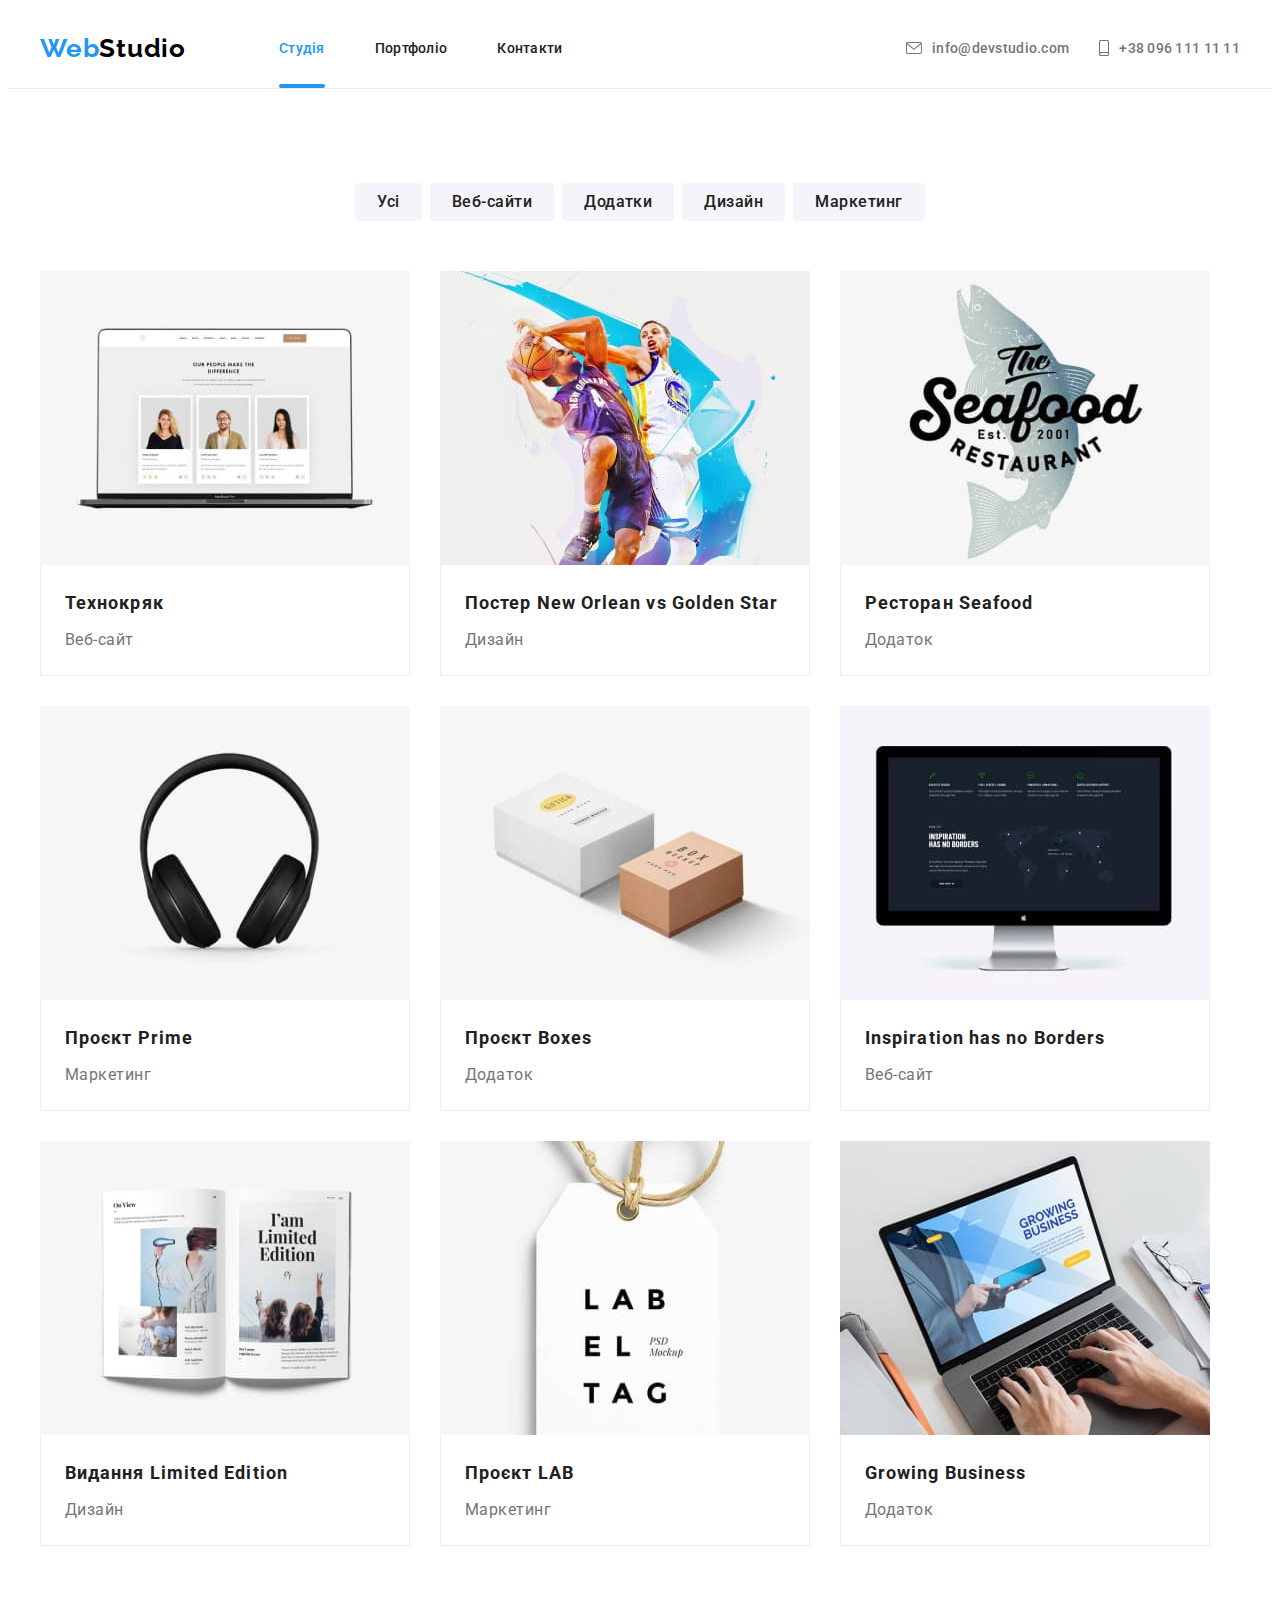
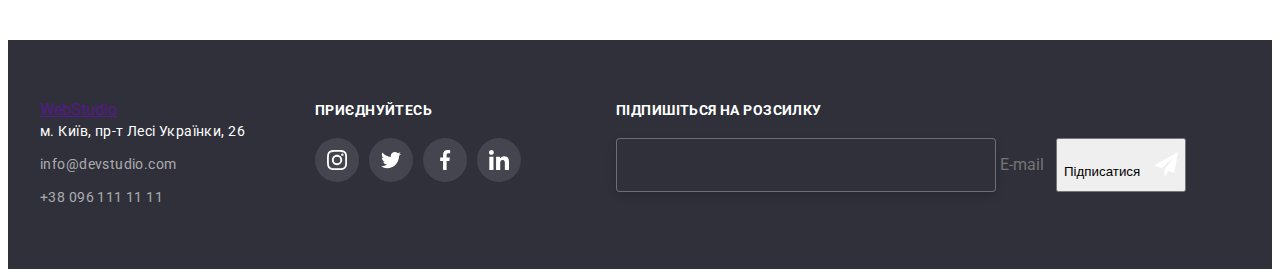
==== portfolio.html @ 1d1f6971 "fifth-commit" ====
<!DOCTYPE html>
<html lang="uk">
  <head>
    <meta charset="UTF-8" />
    <meta http-equiv="X-UA-Compatible" content="IE=edge" />
    <meta name="viewport" content="width=device-width, initial-scale=1.0" />
    <title>Студія</title>
    <!-- fonts -->
    <link rel="preconnect" href="https://fonts.googleapis.com" />
    <link rel="preconnect" href="https://fonts.gstatic.com" crossorigin />
    <link
      href="https://fonts.googleapis.com/css2?family=Raleway:wght@700&family=Roboto:wght@400;500;700;900&display=swap"
      rel="stylesheet"
    />
    <!-- modern-normalize -->
    <link
      rel="stylesheet"
      href="https://cdnjs.cloudflare.com/ajax/libs/modern-normalize/1.1.0/modern-normalize.min.css"
      integrity="sha512-wpPYUAdjBVSE4KJnH1VR1HeZfpl1ub8YT/NKx4PuQ5NmX2tKuGu6U/JRp5y+Y8XG2tV+wKQpNHVUX03MfMFn9Q=="
      crossorigin="anonymous"
      referrerpolicy="no-referrer"
    />
    <!-- styles -->
    <link rel="stylesheet" href="./css/styles.css" />
  </head>
  <!-- page -->

  <body class="page">
    <!-- header -->
    <header class="header">
      <div class="header__container container">
        <a class="header__logo logo" href="" lang="en">
          <span class="header__web">Web</span>Studio
        </a>
    
        <!-- main-navigation -->
        <nav class="nav">
          <ul class="nav__list list">
            <li class="nav__item">
              <a class="nav__link link nav__link--current" href="./index.html">Студія</a>
            </li>
            <li class="nav__item">
              <a class="nav__link link" href="./portfolio.html">Портфоліо</a>
            </li>
            <li class="nav__item">
              <a class="nav__link link" href="">Контакти</a>
            </li>
          </ul>
        </nav>
    
        <div class="header__group">
          <ul class="header-contacts list">
            <li class="header-contacts__item">
              <a class="header-contacts__link link" href="mailto:info@devstudio.com">
                <svg class="header-contacts__icon" width="16" height="12">
                  <use href="./image/icons.svg#envelope"></use>
                </svg>
                info@devstudio.com
              </a>
            </li>
    
            <li class="header-contacts__item">
              <a class="header-contacts__link link" href="tel:+380961111111">
                <svg class="header-contacts__icon" width="10" height="16">
                  <use href="./image/icons.svg#smartphone"></use>
                </svg>
                +38 096 111 11 11
              </a>
            </li>
          </ul>
        </div>
      </div>
    </header>
    <!--  portfolio page sections -->
    <main>
      <section class="section">
        <div class="container">
          <h1 class="visually-hidden">Наші пропозиції</h1>

          <ul class="button-list list">
            <li class="portfolio-button">
              <button class="button" type="button">Усі</button>
            </li>
            <li class="portfolio-button">
              <button class="button" type="button">Веб-сайти</button>
            </li>
            <li class="portfolio-button">
              <button class="button" type="button">Додатки</button>
            </li>
            <li class="portfolio-button">
              <button class="button" type="button">Дизайн</button>
            </li>
            <li class="portfolio-button">
              <button class="button" type="button">Маркетинг</button>
            </li>
          </ul>
          <!-- </div>

<div class="container projects-container"> -->
          <ul class="projects-list list">
            <li class="projects-item">
              <a class="projects-card" href="">
                <div class="card-description">
                  <img
                    src="./image/img-tehno.jpg"
                    alt="Наші працівники"
                    width="370"
                    height="294"
                  />
                  <div class="card-overlay">
                    <p class="card-overlay-text">
                      Ресурс пропонує комплексні пропозиції з різним рівнем
                      функціоналу та сервісів. Все це дозволить відвідувачу
                      отримати вичерпні відомості про компанію чи приватну
                      особу.
                    </p>
                  </div>
                </div>
                <div class="projects-text">
                  <h2 class="projests-title">Технокряк</h2>
                  <h3 class="projects-subtitle">Веб-сайт</h3>
                </div>
              </a>
            </li>

            <li class="projects-item">
              <a class="projects-card" href="">
                <div class="card-description">
                  <img
                    src="./image/img-newjrlean.jpg"
                    alt="Гра баскетболістів"
                    width="370"
                    height="294"
                  />
                  <div class="card-overlay">
                    <p class="card-overlay-text">
                      Ресурс пропонує комплексні пропозиції з різним рівнем
                      функціоналу та сервісів. Все це дозволить відвідувачу
                      отримати вичерпні відомості про компанію чи приватну
                      особу.
                    </p>
                  </div>
                </div>
                <div class="projects-text">
                  <h2 class="projests-title">
                    Постер <span lang="en">New Orlean vs Golden Star</span>
                  </h2>
                  <h3 class="projects-subtitle">Дизайн</h3>
                </div>
              </a>
            </li>

            <li class="projects-item">
              <a class="projects-card" href="">
                <div class="card-description">
                  <img
                    src="./image/img-seafood.jpg"
                    alt="Логотип рибного ресторану"
                    width="370"
                    height="294"
                  />
                  <div class="card-overlay">
                    <p class="card-overlay-text">
                      Ресурс пропонує комплексні пропозиції з різним рівнем
                      функціоналу та сервісів. Все це дозволить відвідувачу
                      отримати вичерпні відомості про компанію чи приватну
                      особу.
                    </p>
                  </div>
                </div>
                <div class="projects-text">
                  <h2 class="projests-title">
                    Ресторан <span lang="en">Seafood</span>
                  </h2>
                  <h3 class="projects-subtitle">Додаток</h3>
                </div>
              </a>
            </li>

            <li class="projects-item">
              <a class="projects-card" href="">
                <div class="card-description">
                  <img
                    src="./image/img-prime.jpg"
                    alt="Навушники"
                    width="370"
                    height="294"
                  />
                  <div class="card-overlay">
                    <p class="card-overlay-text">
                      Ресурс пропонує комплексні пропозиції з різним рівнем
                      функціоналу та сервісів. Все це дозволить відвідувачу
                      отримати вичерпні відомості про компанію чи приватну
                      особу.
                    </p>
                  </div>
                </div>
                <div class="projects-text">
                  <h2 class="projests-title">
                    Проєкт <span lang="en">Prime</span>
                  </h2>
                  <h3 class="projects-subtitle">Маркетинг</h3>
                </div>
              </a>
            </li>

            <li class="projects-item">
              <a class="projects-card" href="">
                <div class="card-description">
                  <img
                    src="./image/img-boxes.jpg"
                    alt="Дві коробки, біла та з дерева"
                    width="370"
                    height="294"
                  />
                  <div class="card-overlay">
                    <p class="card-overlay-text">
                      Ресурс пропонує комплексні пропозиції з різним рівнем
                      функціоналу та сервісів. Все це дозволить відвідувачу
                      отримати вичерпні відомості про компанію чи приватну
                      особу.
                    </p>
                  </div>
                </div>
                <div class="projects-text">
                  <h2 class="projests-title">
                    Проєкт <span lang="en">Boxes</span>
                  </h2>
                  <h3 class="projects-subtitle">Додаток</h3>
                </div>
              </a>
            </li>

            <li class="projects-item">
              <a class="projects-card" href="">
                <div class="card-description">
                  <img
                    src="./image/img-inspiration.jpg"
                    alt="Монітор комп'ютера"
                    width="370"
                    height="294"
                  />
                  <div class="card-overlay">
                    <p class="card-overlay-text">
                      Ресурс пропонує комплексні пропозиції з різним рівнем
                      функціоналу та сервісів. Все це дозволить відвідувачу
                      отримати вичерпні відомості про компанію чи приватну
                      особу.
                    </p>
                  </div>
                </div>
                <div class="projects-text">
                  <h2 class="projests-title" lang="en">
                    Inspiration has no Borders
                  </h2>
                  <h3 class="projects-subtitle">Веб-сайт</h3>
                </div>
              </a>
            </li>

            <li class="projects-item">
              <a class="projects-card" href="">
                <div class="card-description">
                  <img
                    src="./image/img-limited.jpg"
                    alt="Сторінка з журналу"
                    width="370"
                    height="294"
                  />
                  <div class="card-overlay">
                    <p class="card-overlay-text">
                      Ресурс пропонує комплексні пропозиції з різним рівнем
                      функціоналу та сервісів. Все це дозволить відвідувачу
                      отримати вичерпні відомості про компанію чи приватну
                      особу.
                    </p>
                  </div>
                </div>
                <div class="projects-text">
                  <h2 class="projests-title">
                    Видання <span lang="en">Limited Edition</span>
                  </h2>
                  <h3 class="projects-subtitle">Дизайн</h3>
                </div>
              </a>
            </li>

            <li class="projects-item">
              <a class="projects-card" href="">
                <div class="card-description">
                  <img
                    src="./image/img-lab.jpg"
                    alt="Етикетка з проектом лаб"
                    width="370"
                    height="294"
                  />
                  <div class="card-overlay">
                    <p class="card-overlay-text">
                      Ресурс пропонує комплексні пропозиції з різним рівнем
                      функціоналу та сервісів. Все це дозволить відвідувачу
                      отримати вичерпні відомості про компанію чи приватну
                      особу.
                    </p>
                  </div>
                </div>
                <div class="projects-text">
                  <h2 class="projests-title">
                    Проєкт <span lang="en">LAB</span>
                  </h2>
                  <h3 class="projects-subtitle">Маркетинг</h3>
                </div>
              </a>
            </li>

            <li class="projects-item">
              <a class="projects-card" href="">
                <div class="card-description">
                  <img
                    src="./image/img-growing.jpg"
                    alt="Людина друкує на ноутбуці"
                    width="370"
                    height="294"
                  />
                  <div class="card-overlay">
                    <p class="card-overlay-text">
                      Ресурс пропонує комплексні пропозиції з різним рівнем
                      функціоналу та сервісів. Все це дозволить відвідувачу
                      отримати вичерпні відомості про компанію чи приватну
                      особу.
                    </p>
                  </div>
                </div>
                <div class="projects-text">
                  <h2 class="projests-title" lang="en">Growing Business</h2>
                  <h3 class="projects-subtitle">Додаток</h3>
                </div>
              </a>
            </li>
          </ul>
        </div>
      </section>
    </main>

    <!-- footer -->
    <footer class="footer">
      <div class="container footer-container">
        <div class="footer-addres-section">
          <a class="footer-logo" href="" lang="en">
            <span class="footer-web">Web</span>Studio
          </a>
          <address class="addres">
            <p class="addres-text">м. Київ, пр-т Лесі Українки, 26</p>
            <ul class="list">
              <li class="footer-mail">
                <a class="footer-contacts link" href="mailto:info@devstudio.com">info@devstudio.com</a>
              </li>
              <li>
                <a class="footer-contacts link" href="tel:+380961111111">+38 096 111 11 11</a>
              </li>
            </ul>
          </address>
        </div>
    
        <div class="footer-socials-section">
          <p class="footer-title">приєднуйтесь</p>
          <ul class="footer-socials list">
            <li class="footer-socials-item">
              <a class="footer-socials-link link" href="https://instagram.com" aria-label="Instagram" target="_blank"
                rel="noopener noreferrer">
                <svg class="footer-socials-icon" width="20" height="20">
                  <use href="./image/icons.svg#instagram"></use>
                </svg>
              </a>
            </li>
    
            <li class="footer-socials-item">
              <a class="footer-socials-link link" href="https://twitter.com" aria-label="Twitter" target="_blank"
                rel="noopener noreferrer">
                <svg class="footer-socials-icon" width="20" height="20">
                  <use href="./image/icons.svg#twitter"></use>
                </svg>
              </a>
            </li>
    
            <li class="footer-socials-item">
              <a class="footer-socials-link link" href="https://facebook.com" aria-label="Facebook" target="_blank"
                rel="noopener noreferrer">
                <svg class="footer-socials-icon" width="20" height="20">
                  <use href="./image/icons.svg#facebook"></use>
                </svg>
              </a>
            </li>
    
            <li class="footer-socials-item">
              <a class="footer-socials-link link" href="https://linkedin.com" aria-label="Linkedin" target="_blank"
                rel="noopener noreferrer">
                <svg class="footer-socials-icon" width="20" height="20">
                  <use href="./image/icons.svg#linkedin"></use>
                </svg>
              </a>
            </li>
          </ul>
        </div>
    
        <div class="footer-mailing">
          <p class="footer-title">Підпишіться на розсилку</p>
    
          <form class="footer-form">
            <div class="footer-form-item">
              <input class="footer-form-field" type="email" name="email" id="footer-email" />
              <label class="footer-form-email" for="footer-email">E-mail</label>
            </div>
    
            <button class="footer-form-btn" type="submit">
              Підписатися
              <svg class="icon-send" width="24" height="24">
                <use href="./image/icons.svg#icon-send"></use>
              </svg>
            </button>
          </form>
        </div>
      </div>
    </footer>
  </body>
</html>
---- css/styles.css ----
:root {
  /* fonts */
  --main-font: Roboto, sans-serif;
  --secondary-font: Raleway, sans-serif;

  /* text colors*/
  --main-text-color: #757575;
  --title-text-color: #212121;
  --accent-text-color: #2196f3;
  --light-text-color: #ffffff;
  --black-text-color: #000000;

  /* background colors */
  --background-color: #f5f5f5;
  --secondary-background-color: #f5f4fa;
  --accent-background-color: #2196f3;
  --dark-fill-color: #2f303a;
  --light-fill-color: #ffffff;
  --light-border-color: #eeeeee;
  --img-background-color: #c4c4c4;
  --icon-light-color: #afb1b8;
  --icon-grey-color: #757575;
  --icon-white-color: #ffffff;

  /* animation */
  --anim-hover: 250ms cubic-bezier(0.4, 0, 0.2, 1);
}

/* base styles */
.page {
  font-family: var(--main-font);
  background-color: var(--main-background-color);
  color: var(--main-text-color);
}

/* reset */
h1,
h2,
h3,
p {
  margin: 0;
}

img {
  display: block;
  max-width: 100%;
  height: auto;
}
.link {
  text-decoration: none;
  color: currentColor;
}

.list {
  list-style: none;
  margin: 0;
  padding: 0;
}
.container {
  width: 1200px;
  margin-left: auto;
  margin-right: auto;
  padding-right: 15px;
  padding-left: 15px;
}

.logo {
  display: block;
  font-family: var(--secondary-font);
  font-weight: 700;
  font-size: 26px;
  line-height: calc(31 / 26);
  letter-spacing: 0.03em;
  text-decoration: none;
}

.btn {
  width: 200px;
  min-height: 50px;
  padding-top: 10px;
  padding-bottom: 10px;
  margin-right: auto;
  margin-left: auto;
  font-family: inherit;
  font-weight: 700;
  font-size: 16px;
  line-height: calc(30 / 16);
  letter-spacing: 0.06em;
  text-align: center;
  color: var(--light-text-color);
  background-color: var(--accent-background-color);
  cursor: pointer;
  box-shadow: 0px 4px 4px rgba(0, 0, 0, 0.15);
  border: none;
  border-radius: 4px;
}

.visually-hidden {
  position: absolute;
  width: 1px;
  height: 1px;
  margin: -1px;
  border: 0;
  padding: 0;
  white-space: nowrap;
  clip-path: inset(100%);
  clip: rect(0 0 0 0);
  overflow: hidden;
}

/* header styles */

.header {
  background-color: var(--light-fill-color);
  border-bottom: 1px solid #ececec;
}

.header__container {
  display: flex;
  align-items: center;
}

.header__logo {
  margin-right: 93px;
  color: var(--black-text-color);
}

.header__web {
  color: var(--accent-text-color);
}

/* navigation */

.nav {
  display: flex;
  align-items: center;
}

.nav__list {
  display: flex;
  align-items: center;
  justify-content: center;
  gap: 50px;
}

.nav__link {
  display: block;
  padding-top: 32px;
  padding-bottom: 32px;
  font-weight: 500;
  font-size: 14px;
  line-height: calc(16 / 14);
  letter-spacing: 0.02em;
  color: var(--title-text-color);
  transition: color var(--anim-hover);
}

.nav__link--current {
  color: var(--accent-text-color);
  position: relative;
}

.nav__link--current::after {
  content: "";
  position: absolute;
  display: block;
  width: 100%;
  height: 4px;
  left: 0;
  bottom: 0;
  background-color: var(--accent-background-color);
  border-radius: 2px;
}

.nav__link:hover,
.nav__link:hover{
  color: var(--accent-text-color);
}

/* header-contacts */
.header__group {
  margin-left: auto;
}

.header-contacts {
  gap: 30px;
  display: flex;
  align-items: center;
  justify-content: center;
  font-weight: 500;
  font-size: 14px;
  line-height: calc(16 / 14);
  letter-spacing: 0.02em;
  color: var(--title-text-color);
}

.header-contacts__item {
  color: var(--main-text-color);
}

.header-contacts__link {
  display: flex;
  align-items: center;
  padding-top: 32px;
  padding-bottom: 32px;
  transition: color var(--anim-hover);
}

.header-contacts__link:hover,
.header-contacts__link:focus {
  color: var(--accent-text-color);
}

.header-contacts__icon {
  margin-right: 10px;
  fill: var(--icon-grey-color);
  transition: fill var(--anim-hover);
}

.header-contacts__link:hover .header-contacts__icon,
.header-contacts__link:focus .header-contacts__icon {
  fill: var(--accent-background-color);
}

/* Studio page styles */
/*  hero section styles */
.hero {
  max-width: 1600px;
  margin-right: auto;
  margin-left: auto;
  background-color: var(--img-background-color);
  background-image: url(../image/hero-bg-overlay-1.webp),
    url(../image/hero-bg.jpg);
  background-position: center;
  background-repeat: no-repeat;
  background-size: cover;
}

.hero__container {
  padding-top: 200px;
  padding-bottom: 200px;
}
.hero__title {
  width: 696px;
  margin-right: auto;
  margin-left: auto;
  margin-bottom: 30px;
  font-weight: 900;
  font-size: 44px;
  line-height: calc(60 / 44);
  text-align: center;
  letter-spacing: 0.06em;
  text-transform: uppercase;
  color: var(--light-text-color);
}

.hero__btn {
  display: flex;
  align-items: center;
  justify-content: center;
}



/* modal window */

.backdrop {
  position: fixed;
  top: 0;
  left: 0;
  z-index: 1000;
  width: 100%;
  height: 100%;
  background-color: rgba(0, 0, 0, 0.2);
  transition: opacity var(--anim-hover), visibility var(--anim-hover);
}

.backdrop.is-hidden {
  opacity: 0;
  pointer-events: none;
  visibility: hidden;
}

.modal {
  position: absolute;
  min-width: 530px;
  min-height: 580px;
  top: 50%;
  left: 50%;
  transform: translate(-50%, -50%);
  background-color: var(--light-fill-color);
  border: none;
  border-radius: 4px;
  box-shadow: 0px 1px 3px rgba(0, 0, 0, 0.12), 0px 1px 1px rgba(0, 0, 0, 0.14),
    0px 2px 1px rgba(0, 0, 0, 0.2);
}

.modal__btn {
  position: absolute;
  display: flex;
  align-items: center;
  justify-content: center;
  cursor: pointer;
  width: 30px;
  height: 30px;
  top: 8px;
  right: 8px;
  padding: 0;
  border-radius: 50%;
  background-color: var(--light-fill-color);
  border: 1px solid rgba(0, 0, 0, 0.1);
}

.modal__btn:hover,
.modal__btn:focus {
  fill: var(--accent-background-color);
}

/* modal-window-form */
.register-form {
  padding-left: 41px;
  padding-right: 39px;
  padding-top: 40px;
  padding-bottom: 40px;
}

.register-form__name {
  display: block;
  margin-bottom: 12px;
  font-weight: 700;
  font-size: 20px;
  line-height: calc(23 / 20);
  text-align: center;
  letter-spacing: 0.03em;
  color: var(--title-text-color);
}

.register-form__field {
  position: relative;
  display: flex;
  flex-direction: column;
  margin-bottom: 10px;
}

.register-form__input {
  width: 450px;
  height: 40px;
  padding-left: 42px;
  background: var(--light-fill-color);
  border: 1px solid rgba(33, 33, 33, 0.2);
  border-radius: 4px;
  transition: fill var(--anim-hover);
}

.register-form__input:focus {
  border-color: var(--accent-background-color);
  outline: var(--accent-background-color);
  transition: border-color var(--anim-hover);
}

.register-form__label {
  display: block;
  margin-bottom: 4px;
  font-size: 12px;
  line-height: calc(14 / 12);
  letter-spacing: 0.01em;
  color: var(--main-text-color);
}

.register-form__icon {
  position: absolute;
  top: 11px;
  left: 12px;
  transform: translateY(100%);
}

.register-form__input:focus + .register-form__icon {
  fill: var(--accent-background-color);
  transition: border-color var(--anim-hover);
}

.register-form__field {
  position: relative;
  display: flex;
  flex-direction: column;
  margin-bottom: 10px;
}

.register-form__message {
  position: relative;
  display: flex;
  flex-direction: column;
  margin-bottom: 20px;
}

.register-form__message textarea {
  resize: none;
  min-height: 120px;
  padding-top: 12px;
  padding-bottom: 12px;
  padding-left: 16px;
  padding-right: 16px;
}

.register-form__message textarea::placeholder {
  color: rgba(117, 117, 117, 0.5);
  font-size: 12px;
  line-height: calc(14 / 12);
  letter-spacing: 0.01em;
}

.form-agreement {
  display: flex;
  align-items: center;
  justify-content: center;
  gap: 7px;
  margin-bottom: 30px;
}

.register-form__agreement-label {
  font-size: 14px;
  line-height: calc(24 / 14);
  letter-spacing: 0.03em;
  color: var(--main-text-color);
  user-select: none;
}

.form-agreement__link {
  color: var(--accent-text-color);
  text-decoration: underline;
}

.form-agreement__icons {
  position: relative;
  display: flex;
  align-items: center;
  justify-content: center;
}
.form-agreement__unchecked {
  opacity: 1;
  width: 16px;
  height: 15px;
  border: 2px solid #212121;
  background-color: #ffffff;
  /* box-shadow: 0px 1px 3px rgba(0, 0, 0, 0.12), 0px 1px 1px rgba(0, 0, 0, 0.14), 0px 2px 1px rgba(0, 0, 0, 0.2); */
  border-radius: 2px;
  transition: opacity var(--anim-hover);
}

.form-agreement__checked {
  position: absolute;
  top: 0;
  left: 0;
  opacity: 0;
  background-color: #2196f3;
  border-radius: 2px;
  transition: opacity var(--anim-hover);
}

.form-agreement__checkbox:checked + .form-agreement__icons .form-agreement__checked {
  opacity: 1;
}

.form-agreement__checkbox:checked + .form-agreement__icons .form-agreement__unchecked {
  opacity: 0;
}

.register-form__btn {
  display: block;
}

/* section feature styles */

.section {
  padding-top: 94px;
  padding-bottom: 94px;
}

.feature-title {
  margin-bottom: 10px;
  font-size: 14px;
  line-height: calc(16 / 14);
  letter-spacing: 0.03em;
  text-transform: uppercase;
  color: var(--title-text-color);
}

.feature-subtitle {
  font-size: 14px;
  line-height: calc(24 / 14);
  letter-spacing: 0.03em;
}

.feature-list {
  display: flex;
}

.feature-icons {
  height: 120px;
  margin-bottom: 30px;
  background-color: var(--secondary-background-color);
  border-radius: 4px;
  display: flex;
  align-items: center;
  justify-content: center;
}

.feature-list > .feature-item:not(:last-child) {
  margin-right: 30px;
}
/* doings section styles */

.doings {
  padding-top: 0;
}
.doings-title {
  margin-bottom: 50px;
  font-size: 36px;
  line-height: calc(42 / 36);
  text-align: center;
  letter-spacing: 0.03em;
  color: var(--title-text-color);
}

.doings-list {
  display: flex;
}

.doings-list > .doings-item:not(:last-child) {
  margin-right: 30px;
}

.doings-item {
  position: relative;
}
.doings-overlay {
  position: absolute;
  right: 0;
  bottom: 0;
  width: 100%;
  height: 70px;
  display: flex;
  align-items: center;
  justify-content: center;
  background-color: rgba(47, 48, 58, 0.8);
}

.doings-overlay-text {
  font-weight: 700;
  font-size: 14px;
  line-height: calc(16 / 14);
  text-align: center;
  letter-spacing: 0.03em;
  text-transform: uppercase;
  color: var(--light-text-color);
}

/* team section styles */

.team {
  background-color: var(--secondary-background-color);
}

.team-list {
  display: flex;
  gap: 30px;
}

.team-content {
  box-shadow: 0px 1px 3px rgba(0, 0, 0, 0.12), 0px 1px 1px rgba(0, 0, 0, 0.14),
    0px 2px 1px rgba(0, 0, 0, 0.2);
  border-radius: 0px 0px 4px 4px;
}

.team-title {
  margin-bottom: 50px;
  font-weight: 700;
  font-size: 36px;
  line-height: 42px;
  text-align: center;
  letter-spacing: 0.03em;
  color: var(--title-text-color);
}

.team-card {
  max-width: 270px;
  padding-top: 30px;
  padding-bottom: 30px;
  background-color: var(--light-fill-color);
}
.team-list-title {
  margin-bottom: 10px;
  font-weight: 500;
  font-size: 16px;
  text-align: center;
  line-height: calc(19 / 16);
  letter-spacing: 0.03em;
  color: var(--title-text-color);
}

.team-list-subtitle {
  margin-bottom: 16px;
  font-size: 16px;
  line-height: 19px;
  text-align: center;
  letter-spacing: 0.03em;
  color: var(--main-text-color);
}

/* social-links */

.socials {
  display: flex;
  gap: 10px;
  justify-content: center;
}

.socials-link {
  display: flex;
  width: 44px;
  height: 44px;
  align-items: center;
  justify-content: center;
  background-color: var(--light-fill-color);
  border-radius: 50%;
  transition: fill var(--anim-hover), background-color var(--anim-hover);
}

.socials-icon {
  fill: var(--icon-light-color);
}

.socials-link:hover,
.socials-link:focus {
  background-color: var(--accent-background-color);
}
.socials-link:hover .socials-icon,
.socials-link:focus .socials-icon {
  fill: var(--light-fill-color);
}

/* clients section styles */

.clients-title {
  margin-bottom: 50px;
  font-weight: 700;
  font-size: 36px;
  line-height: 42px;
  text-align: center;
  letter-spacing: 0.03em;
  color: var(--title-text-color);
}

.clients-list {
  display: flex;
  gap: 30px;
  justify-content: center;
}

.clients-link {
  display: flex;
  width: 170px;
  height: 92px;
  align-items: center;
  justify-content: center;
  background-color: var(--light-fill-color);
  border: 1px solid var(--icon-light-color);
  border-radius: 4px;
  transition: border-color var(--anim-hover);
}

.clients-icon {
  fill: var(--icon-light-color);
  transition: fill var(--anim-hover);
}

.clients-link:hover,
.clients-link:focus {
  border-color: var(--accent-background-color);
}

.clients-link:hover .clients-icon,
.clients-link:focus .clients-icon {
  fill: var(--accent-background-color);
}
/* Portfolio page styles */

/* buttons style */
.button-container {
  padding-bottom: 50px;
}
.button-list {
  display: flex;
  justify-content: center;
  margin-bottom: 50px;
}

.button-list .portfolio-button:not(:last-child) {
  margin-right: 8px;
}

.button-list .button {
  padding-top: 6px;
  padding-bottom: 6px;
  padding-right: 22px;
  padding-left: 22px;
  border: 0;
  font-family: inherit;
  font-weight: 500;
  font-size: 16px;
  line-height: calc(26 / 16);
  letter-spacing: 0.03em;
  text-align: center;
  color: var(--title-text-color);
  background-color: var(--secondary-background-color);
  cursor: pointer;
  border-radius: 4px;
  transition: color var(--anim-hover), background-color var(--anim-hover),
    box-shadow var(--anim-hover);
}

.list .button:hover,
.list .button:focus {
  background-color: var(--accent-background-color);
  color: var(--light-text-color);
  box-shadow: 0px 4px 4px rgba(0, 0, 0, 0.25);
}

/* project-cards style */

.projects-list {
  display: flex;
  gap: 30px;
  flex-wrap: wrap;
}

.projests-title {
  margin-bottom: 4px;
  font-size: 18px;
  line-height: calc(36 / 18);
  letter-spacing: 0.06em;
  color: var(--title-text-color);
}

.projects-subtitle {
  font-weight: 400;
  font-size: 16px;
  line-height: calc(30 / 16);
  letter-spacing: 0.03em;
  color: var(--main-text-color);
}
.projects-text {
  padding-top: 20px;
  padding-bottom: 20px;
  padding-right: 24px;
  padding-left: 24px;
  border-right: 1px solid #eeeeee;
  border-bottom: 1px solid #eeeeee;
  border-left: 1px solid #eeeeee;
}

.projects-card {
  display: block;
  text-decoration: none;
  transition: box-shadow var(--anim-hover);
}

.projects-card:hover,
.projects-card:focus {
  box-shadow: 0px 1px 1px rgba(0, 0, 0, 0.12), 0px 4px 4px rgba(0, 0, 0, 0.06),
    1px 4px 6px rgba(0, 0, 0, 0.16);
}

.card-description {
  position: relative;
  overflow: hidden;
}

.card-overlay {
  position: absolute;
  top: 0;
  left: 0;
  transform: translateY(100%);
  display: flex;
  align-items: center;
  justify-content: center;
  width: 100%;
  height: 100%;
  padding-top: 63px;
  padding-bottom: 63px;
  padding-left: 24px;
  padding-right: 24px;
  background-color: rgba(33, 150, 243, 0.9);
  transition: transform var(--anim-hover);
}

.projects-item:hover .card-overlay {
  transform: translateY(0);
}

.card-overlay-text {
  font-size: 18px;
  line-height: calc(28 / 18);
  letter-spacing: 0.03em;
  color: var(--light-text-color);
}

/* footer styles */

.footer-container {
  display: flex;
  align-items: baseline;
}

.footer {
  padding-top: 60px;
  padding-bottom: 60px;
  background-color: var(--dark-fill-color);
}

.footer-socials-section {
  margin-left: 70px;
}

.footer__logo {
  margin-bottom: 20px;
  color: var(--light-fill-color);
}

.footer__web {
  color: var(--accent-text-color);
}

.addres {
  font-size: 14px;
  line-height: calc(24 / 14);
  letter-spacing: 0.03em;
  font-style: normal;
}
.addres-text {
  color: var(--light-text-color);
  padding-bottom: 9px;
}

.footer-contacts {
  display: block;
  color: rgba(255, 255, 255, 0.6);
  transition: color var(--anim-hover);
}

.footer-mail {
  margin-bottom: 9px;
}

.addres .link:hover,
.addres .link:focus {
  color: var(--accent-text-color);
}

.footer-title {
  margin-bottom: 20px;
  font-weight: 700;
  font-size: 14px;
  line-height: calc(16 / 14);
  letter-spacing: 0.03em;
  text-transform: uppercase;
  color: var(--light-text-color);
}

.footer-socials {
  display: flex;
  gap: 10px;
}

.footer-socials-link {
  display: flex;
  width: 44px;
  height: 44px;
  align-items: center;
  justify-content: center;
  background-color: rgba(255, 255, 255, 0.1);
  border-radius: 50%;
  transition: background-color var(--anim-hover);
}

.footer-socials-icon {
  fill: var(--light-fill-color);
}

.footer-socials-link:hover,
.footer-socials-link:focus {
  background-color: var(--accent-background-color);
}

.footer-form {
  display: flex;
  gap: 12px;
}

.footer-mailing {
  margin-left: 95px;
  margin-right: auto;
}

.footer-form-field {
  width: 360px;
  min-height: 50px;
  border: 1px solid rgba(255, 255, 255, 0.3);
  filter: drop-shadow(0px 4px 4px rgba(0, 0, 0, 0.15));
  border-radius: 4px;
  background-color: var(--dark-fill-color);
  padding-left: 16px;
  color: var(--light-text-color);
}

.footer-form-field::placeholder {
  font-size: 16px;
  line-height: calc(20 / 16);
  letter-spacing: 0.03em;
  color: rgba(255, 255, 255, 0.6);
}

.footer-form__btn {
  display: flex;
  align-items: center;
  justify-content: center;
}

.icon-send {
  fill: var(--icon-white-color);
  margin-left: 10px;
}
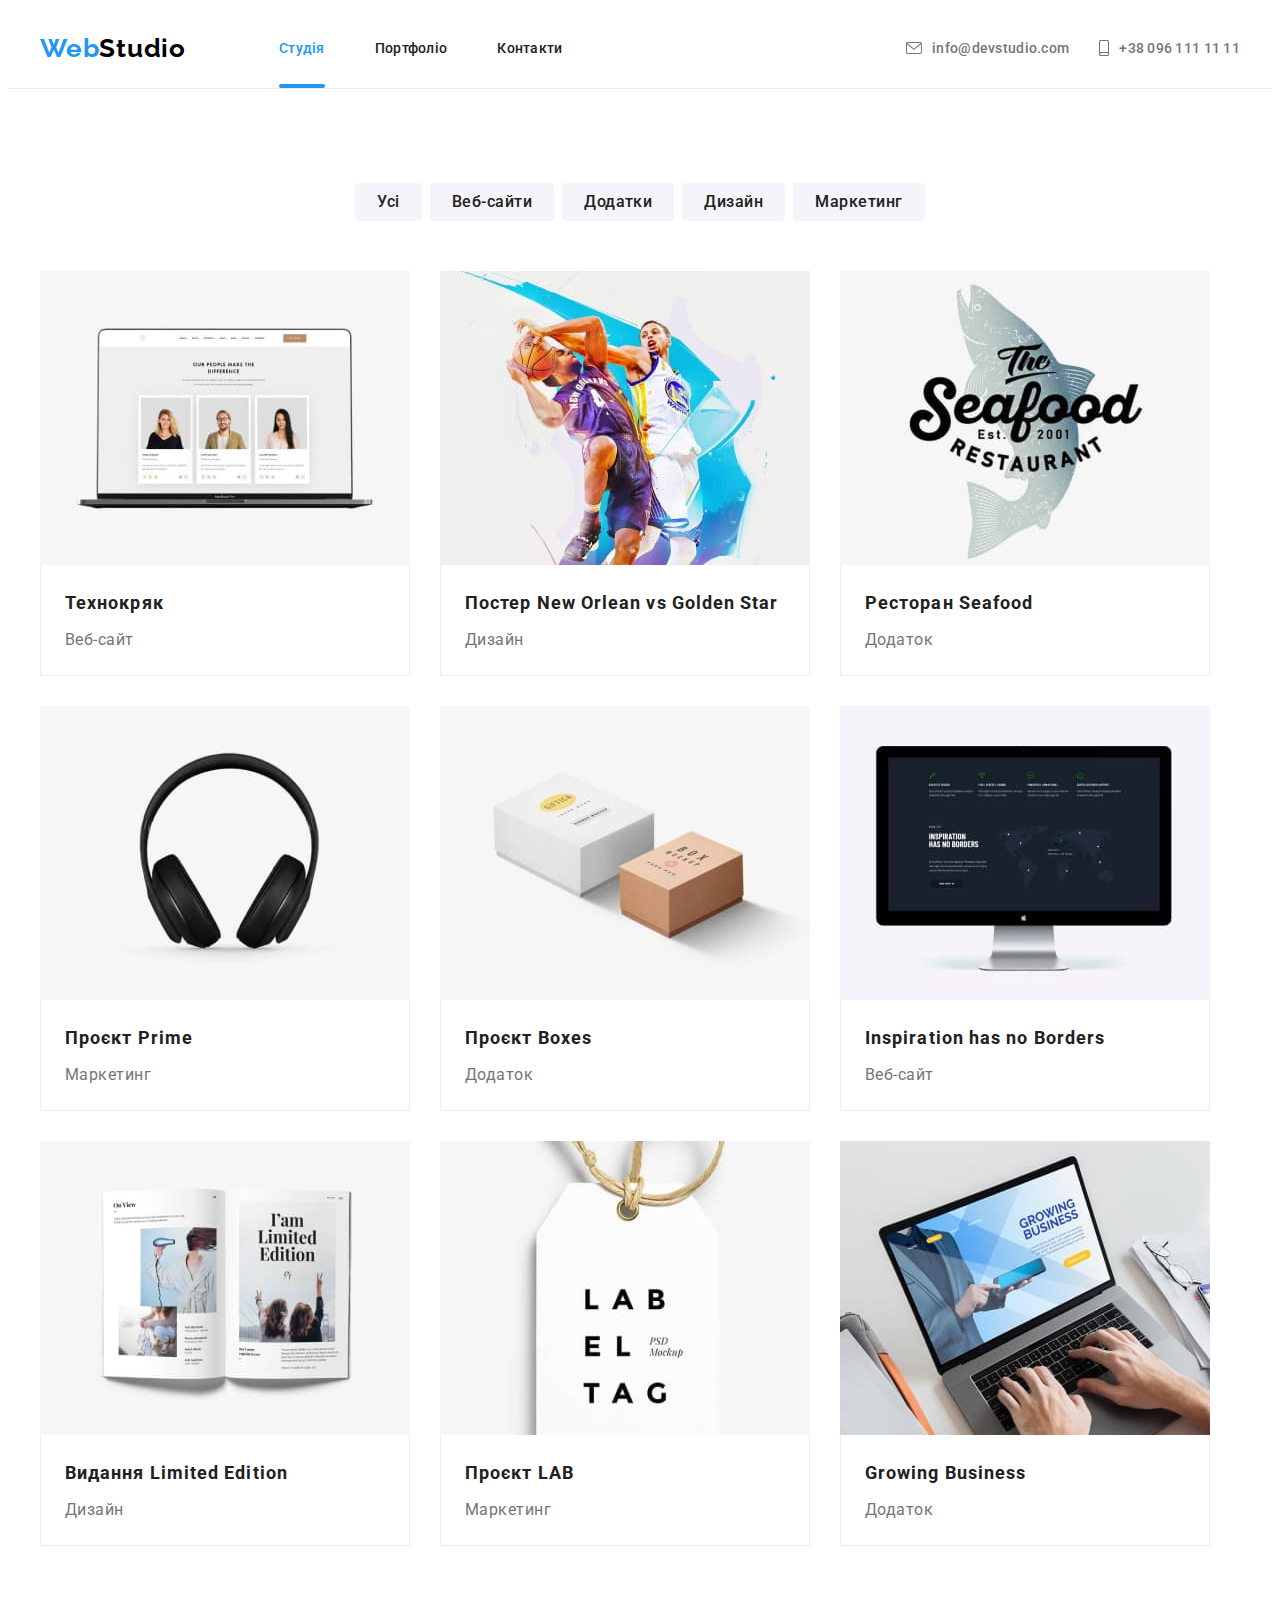
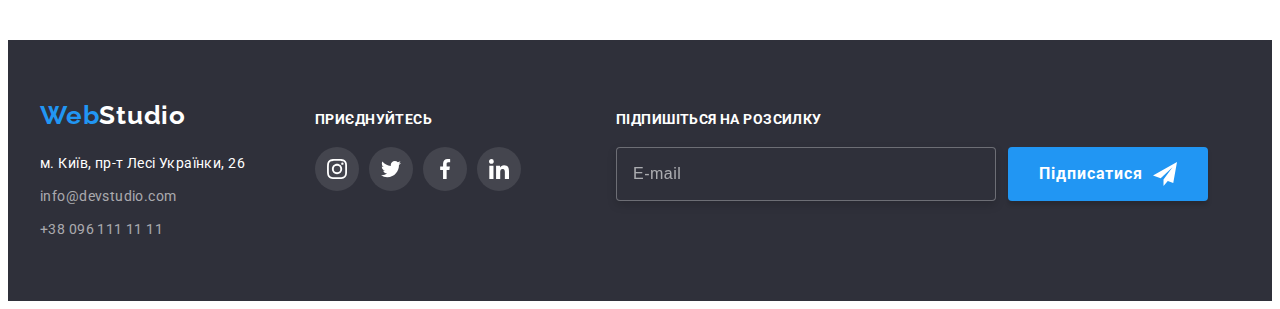
==== commit 10e59ba8: "nineth-commit" ====
--- a/portfolio.html
+++ b/portfolio.html
@@ -343,58 +343,58 @@
 
     <!-- footer -->
     <footer class="footer">
-      <div class="container footer-container">
-        <div class="footer-addres-section">
-          <a class="footer-logo" href="" lang="en">
-            <span class="footer-web">Web</span>Studio
+      <div class="footer__container container ">
+        <div>
+          <a class="footer__logo logo " href="" lang="en">
+            <span class="footer__web">Web</span>Studio
           </a>
           <address class="addres">
-            <p class="addres-text">м. Київ, пр-т Лесі Українки, 26</p>
+            <p class="addres__text">м. Київ, пр-т Лесі Українки, 26</p>
             <ul class="list">
-              <li class="footer-mail">
-                <a class="footer-contacts link" href="mailto:info@devstudio.com">info@devstudio.com</a>
+              <li class="footer__contacts">
+                <a class="footer__link link" href="mailto:info@devstudio.com">info@devstudio.com</a>
               </li>
               <li>
-                <a class="footer-contacts link" href="tel:+380961111111">+38 096 111 11 11</a>
+                <a class="footer__link link" href="tel:+380961111111">+38 096 111 11 11</a>
               </li>
             </ul>
           </address>
         </div>
     
-        <div class="footer-socials-section">
-          <p class="footer-title">приєднуйтесь</p>
-          <ul class="footer-socials list">
-            <li class="footer-socials-item">
-              <a class="footer-socials-link link" href="https://instagram.com" aria-label="Instagram" target="_blank"
+        <div class="footer-socials">
+          <p class="footer__title">приєднуйтесь</p>
+          <ul class="footer-socials__list  list">
+            <li class="footer-socials__item">
+              <a class=" footer-socials__link link" href="https://instagram.com" aria-label="Instagram" target="_blank"
                 rel="noopener noreferrer">
-                <svg class="footer-socials-icon" width="20" height="20">
+                <svg class="footer-socials__icon" width="20" height="20">
                   <use href="./image/icons.svg#instagram"></use>
                 </svg>
               </a>
             </li>
     
-            <li class="footer-socials-item">
-              <a class="footer-socials-link link" href="https://twitter.com" aria-label="Twitter" target="_blank"
+            <li class="footer-socials__item">
+              <a class="footer-socials__link link" href="https://twitter.com" aria-label="Twitter" target="_blank"
                 rel="noopener noreferrer">
-                <svg class="footer-socials-icon" width="20" height="20">
+                <svg class="footer-socials__icon" width="20" height="20">
                   <use href="./image/icons.svg#twitter"></use>
                 </svg>
               </a>
             </li>
     
-            <li class="footer-socials-item">
-              <a class="footer-socials-link link" href="https://facebook.com" aria-label="Facebook" target="_blank"
+            <li class="footer-socials__item">
+              <a class="footer-socials__link link" href="https://facebook.com" aria-label="Facebook" target="_blank"
                 rel="noopener noreferrer">
-                <svg class="footer-socials-icon" width="20" height="20">
+                <svg class="footer-socials__icon" width="20" height="20">
                   <use href="./image/icons.svg#facebook"></use>
                 </svg>
               </a>
             </li>
     
-            <li class="footer-socials-item">
-              <a class="footer-socials-link link" href="https://linkedin.com" aria-label="Linkedin" target="_blank"
+            <li class="footer-socials__item">
+              <a class="footer-socials__link link" href="https://linkedin.com" aria-label="Linkedin" target="_blank"
                 rel="noopener noreferrer">
-                <svg class="footer-socials-icon" width="20" height="20">
+                <svg class="footer-socials__icon" width="20" height="20">
                   <use href="./image/icons.svg#linkedin"></use>
                 </svg>
               </a>
@@ -403,17 +403,17 @@
         </div>
     
         <div class="footer-mailing">
-          <p class="footer-title">Підпишіться на розсилку</p>
-    
-          <form class="footer-form">
-            <div class="footer-form-item">
-              <input class="footer-form-field" type="email" name="email" id="footer-email" />
-              <label class="footer-form-email" for="footer-email">E-mail</label>
+          <p class="footer__title">Підпишіться на розсилку</p>
+    
+          <form class="footer__form">
+            <div class="footer-form__item">
+              <input class="footer-form__field" type="email" name="email" id="footer-email" placeholder="E-mail" />
+              <label for="footer-email"></label>
             </div>
     
-            <button class="footer-form-btn" type="submit">
+            <button class="btn footer-form__btn" type="submit">
               Підписатися
-              <svg class="icon-send" width="24" height="24">
+              <svg class="footer-form__icon" width="24" height="24">
                 <use href="./image/icons.svg#icon-send"></use>
               </svg>
             </button>
--- a/css/styles.css
+++ b/css/styles.css
@@ -72,6 +72,11 @@
   line-height: calc(31 / 26);
   letter-spacing: 0.03em;
   text-decoration: none;
+}
+
+.section {
+  padding-top: 94px;
+  padding-bottom: 94px;
 }
 
 .btn {
@@ -469,33 +474,17 @@
   display: block;
 }
 
+
+
 /* section feature styles */
-
-.section {
-  padding-top: 94px;
-  padding-bottom: 94px;
-}
-
-.feature-title {
-  margin-bottom: 10px;
-  font-size: 14px;
-  line-height: calc(16 / 14);
-  letter-spacing: 0.03em;
-  text-transform: uppercase;
-  color: var(--title-text-color);
-}
-
-.feature-subtitle {
-  font-size: 14px;
-  line-height: calc(24 / 14);
-  letter-spacing: 0.03em;
-}
-
-.feature-list {
-  display: flex;
-}
-
-.feature-icons {
+.feature__list {
+  display: flex;
+  align-items: center;
+  justify-content: center;
+  gap: 30px;
+} 
+
+.feature__icon {
   height: 120px;
   margin-bottom: 30px;
   background-color: var(--secondary-background-color);
@@ -505,15 +494,29 @@
   justify-content: center;
 }
 
-.feature-list > .feature-item:not(:last-child) {
-  margin-right: 30px;
-}
+.feature__title {
+  margin-bottom: 10px;
+  font-size: 14px;
+  line-height: calc(16 / 14);
+  letter-spacing: 0.03em;
+  text-transform: uppercase;
+  color: var(--title-text-color);
+}
+
+.feature__subtitle {
+  font-size: 14px;
+  line-height: calc(24 / 14);
+  letter-spacing: 0.03em;
+}
+
+
+
 /* doings section styles */
 
 .doings {
   padding-top: 0;
 }
-.doings-title {
+.doings__title {
   margin-bottom: 50px;
   font-size: 36px;
   line-height: calc(42 / 36);
@@ -522,18 +525,17 @@
   color: var(--title-text-color);
 }
 
-.doings-list {
-  display: flex;
-}
-
-.doings-list > .doings-item:not(:last-child) {
-  margin-right: 30px;
-}
-
-.doings-item {
+.doings__list {
+  display: flex;
+  align-items: center;
+    justify-content: center;
+    gap: 30px;
+}
+
+.doings__item {
   position: relative;
 }
-.doings-overlay {
+.doings__overlay {
   position: absolute;
   right: 0;
   bottom: 0;
@@ -545,7 +547,7 @@
   background-color: rgba(47, 48, 58, 0.8);
 }
 
-.doings-overlay-text {
+.doings__text {
   font-weight: 700;
   font-size: 14px;
   line-height: calc(16 / 14);
@@ -561,18 +563,7 @@
   background-color: var(--secondary-background-color);
 }
 
-.team-list {
-  display: flex;
-  gap: 30px;
-}
-
-.team-content {
-  box-shadow: 0px 1px 3px rgba(0, 0, 0, 0.12), 0px 1px 1px rgba(0, 0, 0, 0.14),
-    0px 2px 1px rgba(0, 0, 0, 0.2);
-  border-radius: 0px 0px 4px 4px;
-}
-
-.team-title {
+.team__title {
   margin-bottom: 50px;
   font-weight: 700;
   font-size: 36px;
@@ -582,13 +573,24 @@
   color: var(--title-text-color);
 }
 
-.team-card {
+.team__list {
+  display: flex;
+  gap: 30px;
+}
+
+.team-card{
+  box-shadow: 0px 1px 3px rgba(0, 0, 0, 0.12), 0px 1px 1px rgba(0, 0, 0, 0.14),
+    0px 2px 1px rgba(0, 0, 0, 0.2);
+  border-radius: 0px 0px 4px 4px;
+}
+
+.team-card__description {
   max-width: 270px;
   padding-top: 30px;
   padding-bottom: 30px;
   background-color: var(--light-fill-color);
 }
-.team-list-title {
+.team-card__title {
   margin-bottom: 10px;
   font-weight: 500;
   font-size: 16px;
@@ -598,7 +600,7 @@
   color: var(--title-text-color);
 }
 
-.team-list-subtitle {
+.team-card__subtitle {
   margin-bottom: 16px;
   font-size: 16px;
   line-height: 19px;
@@ -615,7 +617,7 @@
   justify-content: center;
 }
 
-.socials-link {
+.socials__link {
   display: flex;
   width: 44px;
   height: 44px;
@@ -626,22 +628,22 @@
   transition: fill var(--anim-hover), background-color var(--anim-hover);
 }
 
-.socials-icon {
+.socials__icon {
   fill: var(--icon-light-color);
 }
 
-.socials-link:hover,
-.socials-link:focus {
+.socials__link:hover,
+.socials__link:focus {
   background-color: var(--accent-background-color);
 }
-.socials-link:hover .socials-icon,
-.socials-link:focus .socials-icon {
+.socials__link:hover .socials__icon,
+.socials__link:focus .socials__icon {
   fill: var(--light-fill-color);
 }
 
 /* clients section styles */
 
-.clients-title {
+.clients__title {
   margin-bottom: 50px;
   font-weight: 700;
   font-size: 36px;
@@ -651,13 +653,13 @@
   color: var(--title-text-color);
 }
 
-.clients-list {
+.clients__list {
   display: flex;
   gap: 30px;
   justify-content: center;
 }
 
-.clients-link {
+.clients__link {
   display: flex;
   width: 170px;
   height: 92px;
@@ -669,20 +671,22 @@
   transition: border-color var(--anim-hover);
 }
 
-.clients-icon {
+.clients__icon {
   fill: var(--icon-light-color);
   transition: fill var(--anim-hover);
 }
 
-.clients-link:hover,
-.clients-link:focus {
+.clients__link:hover,
+.clients__link:focus {
   border-color: var(--accent-background-color);
 }
 
-.clients-link:hover .clients-icon,
-.clients-link:focus .clients-icon {
+.clients__link:hover .clients__icon,
+.clients__link:focus .clients__icon {
   fill: var(--accent-background-color);
 }
+
+
 /* Portfolio page styles */
 
 /* buttons style */
@@ -807,10 +811,7 @@
 
 /* footer styles */
 
-.footer-container {
-  display: flex;
-  align-items: baseline;
-}
+/* footer-adress  */
 
 .footer {
   padding-top: 60px;
@@ -818,8 +819,9 @@
   background-color: var(--dark-fill-color);
 }
 
-.footer-socials-section {
-  margin-left: 70px;
+.footer__container {
+  display: flex;
+  align-items: baseline;
 }
 
 .footer__logo {
@@ -831,33 +833,44 @@
   color: var(--accent-text-color);
 }
 
+
+
+
+
+
 .addres {
   font-size: 14px;
   line-height: calc(24 / 14);
   letter-spacing: 0.03em;
   font-style: normal;
 }
-.addres-text {
+.addres__text {
   color: var(--light-text-color);
   padding-bottom: 9px;
 }
 
-.footer-contacts {
+.footer__link {
   display: block;
   color: rgba(255, 255, 255, 0.6);
   transition: color var(--anim-hover);
 }
 
-.footer-mail {
+.footer__contacts {
   margin-bottom: 9px;
 }
 
-.addres .link:hover,
-.addres .link:focus {
+.footer__link:hover,
+.footer__link:focus {
   color: var(--accent-text-color);
 }
 
-.footer-title {
+/* footer-socials */
+
+.footer-socials {
+  margin-left: 70px;
+}
+
+.footer__title {
   margin-bottom: 20px;
   font-weight: 700;
   font-size: 14px;
@@ -867,12 +880,17 @@
   color: var(--light-text-color);
 }
 
-.footer-socials {
+
+
+
+/* footer-socials */
+
+.footer-socials__list {
   display: flex;
   gap: 10px;
 }
 
-.footer-socials-link {
+.footer-socials__link {
   display: flex;
   width: 44px;
   height: 44px;
@@ -881,28 +899,34 @@
   background-color: rgba(255, 255, 255, 0.1);
   border-radius: 50%;
   transition: background-color var(--anim-hover);
-}
-
-.footer-socials-icon {
+} 
+
+.footer-socials__icon {
   fill: var(--light-fill-color);
 }
 
-.footer-socials-link:hover,
-.footer-socials-link:focus {
+.footer-socials__link:hover,
+.footer-socials__link:focus {
   background-color: var(--accent-background-color);
 }
 
-.footer-form {
-  display: flex;
-  gap: 12px;
-}
+
+
+/* footer-mailing */
+
 
 .footer-mailing {
   margin-left: 95px;
   margin-right: auto;
 }
 
-.footer-form-field {
+.footer__form {
+  display: flex;
+  gap: 12px;
+}
+
+
+.footer-form__field {
   width: 360px;
   min-height: 50px;
   border: 1px solid rgba(255, 255, 255, 0.3);
@@ -913,12 +937,14 @@
   color: var(--light-text-color);
 }
 
-.footer-form-field::placeholder {
+.footer-form__field::placeholder {
   font-size: 16px;
   line-height: calc(20 / 16);
   letter-spacing: 0.03em;
   color: rgba(255, 255, 255, 0.6);
-}
+} 
+
+
 
 .footer-form__btn {
   display: flex;
@@ -926,7 +952,7 @@
   justify-content: center;
 }
 
-.icon-send {
+.footer-form__icon{
   fill: var(--icon-white-color);
   margin-left: 10px;
 }
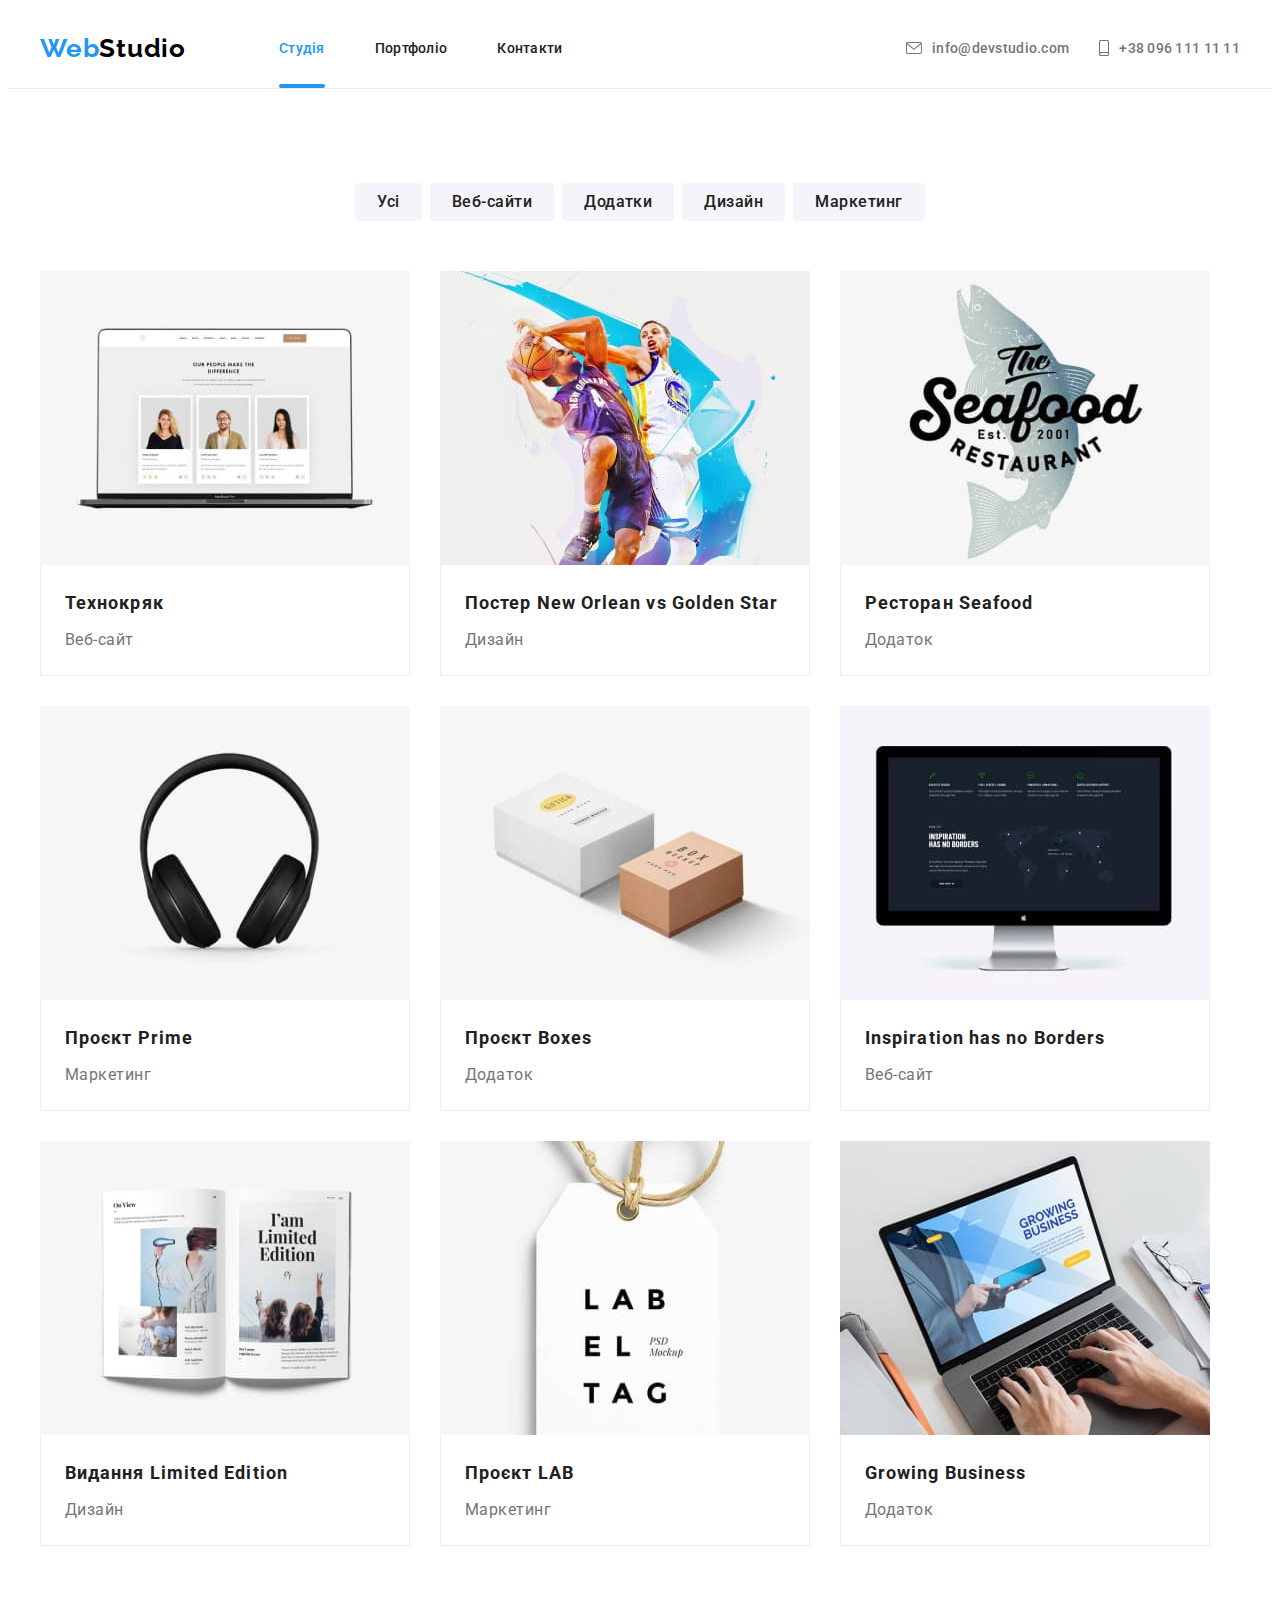
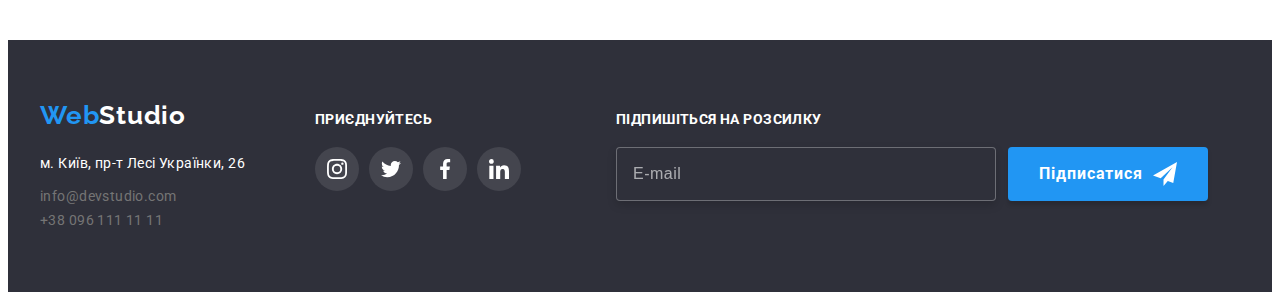
==== commit e08d3d5d: "eleventh-commit" ====
--- a/portfolio.html
+++ b/portfolio.html
@@ -77,28 +77,28 @@
         <div class="container">
           <h1 class="visually-hidden">Наші пропозиції</h1>
 
-          <ul class="button-list list">
-            <li class="portfolio-button">
-              <button class="button" type="button">Усі</button>
-            </li>
-            <li class="portfolio-button">
-              <button class="button" type="button">Веб-сайти</button>
-            </li>
-            <li class="portfolio-button">
-              <button class="button" type="button">Додатки</button>
-            </li>
-            <li class="portfolio-button">
-              <button class="button" type="button">Дизайн</button>
-            </li>
-            <li class="portfolio-button">
-              <button class="button" type="button">Маркетинг</button>
+          <ul class="filters-list list">
+            <li class="filters-list__item">
+              <button class="filters-list__button" type="button">Усі</button>
+            </li>
+            <li class="filters-list__item">
+              <button class="filters-list__button" type="button">Веб-сайти</button>
+            </li>
+            <li class="filters-list__item">
+              <button class="filters-list__button" type="button">Додатки</button>
+            </li>
+            <li class="filters-list__item">
+              <button class="filters-list__button" type="button">Дизайн</button>
+            </li>
+            <li class="filters-list__item">
+              <button class="filters-list__button" type="button">Маркетинг</button>
             </li>
           </ul>
           <!-- </div>
 
 <div class="container projects-container"> -->
-          <ul class="projects-list list">
-            <li class="projects-item">
+          <ul class="projects list">
+            <li class="projects__item">
               <a class="projects-card" href="">
                 <div class="card-description">
                   <img
--- a/css/styles.css
+++ b/css/styles.css
@@ -447,7 +447,6 @@
   height: 15px;
   border: 2px solid #212121;
   background-color: #ffffff;
-  /* box-shadow: 0px 1px 3px rgba(0, 0, 0, 0.12), 0px 1px 1px rgba(0, 0, 0, 0.14), 0px 2px 1px rgba(0, 0, 0, 0.2); */
   border-radius: 2px;
   transition: opacity var(--anim-hover);
 }
@@ -479,7 +478,6 @@
 /* section feature styles */
 .feature__list {
   display: flex;
-  align-items: center;
   justify-content: center;
   gap: 30px;
 } 
@@ -573,12 +571,12 @@
   color: var(--title-text-color);
 }
 
-.team__list {
+.team-card {
   display: flex;
   gap: 30px;
 }
 
-.team-card{
+.team-card__item{
   box-shadow: 0px 1px 3px rgba(0, 0, 0, 0.12), 0px 1px 1px rgba(0, 0, 0, 0.14),
     0px 2px 1px rgba(0, 0, 0, 0.2);
   border-radius: 0px 0px 4px 4px;
@@ -693,17 +691,15 @@
 .button-container {
   padding-bottom: 50px;
 }
-.button-list {
+.filters-list{
   display: flex;
   justify-content: center;
   margin-bottom: 50px;
-}
-
-.button-list .portfolio-button:not(:last-child) {
-  margin-right: 8px;
-}
-
-.button-list .button {
+  gap:8px
+}
+
+
+.filters-list__button{
   padding-top: 6px;
   padding-bottom: 6px;
   padding-right: 22px;
@@ -723,8 +719,8 @@
     box-shadow var(--anim-hover);
 }
 
-.list .button:hover,
-.list .button:focus {
+.filters-list__button:hover,
+.filters-list__button:focus {
   background-color: var(--accent-background-color);
   color: var(--light-text-color);
   box-shadow: 0px 4px 4px rgba(0, 0, 0, 0.25);
@@ -732,7 +728,7 @@
 
 /* project-cards style */
 
-.projects-list {
+.projects {
   display: flex;
   gap: 30px;
   flex-wrap: wrap;
@@ -798,7 +794,7 @@
   transition: transform var(--anim-hover);
 }
 
-.projects-item:hover .card-overlay {
+.projects__item:hover .card-overlay {
   transform: translateY(0);
 }
 
@@ -833,11 +829,6 @@
   color: var(--accent-text-color);
 }
 
-
-
-
-
-
 .addres {
   font-size: 14px;
   line-height: calc(24 / 14);
@@ -849,18 +840,18 @@
   padding-bottom: 9px;
 }
 
-.footer__link {
+.addres__link {
   display: block;
   color: rgba(255, 255, 255, 0.6);
   transition: color var(--anim-hover);
 }
 
-.footer__contacts {
+.addres__contacts {
   margin-bottom: 9px;
 }
 
-.footer__link:hover,
-.footer__link:focus {
+.addres__link:hover,
+.addres__link:focus {
   color: var(--accent-text-color);
 }
 
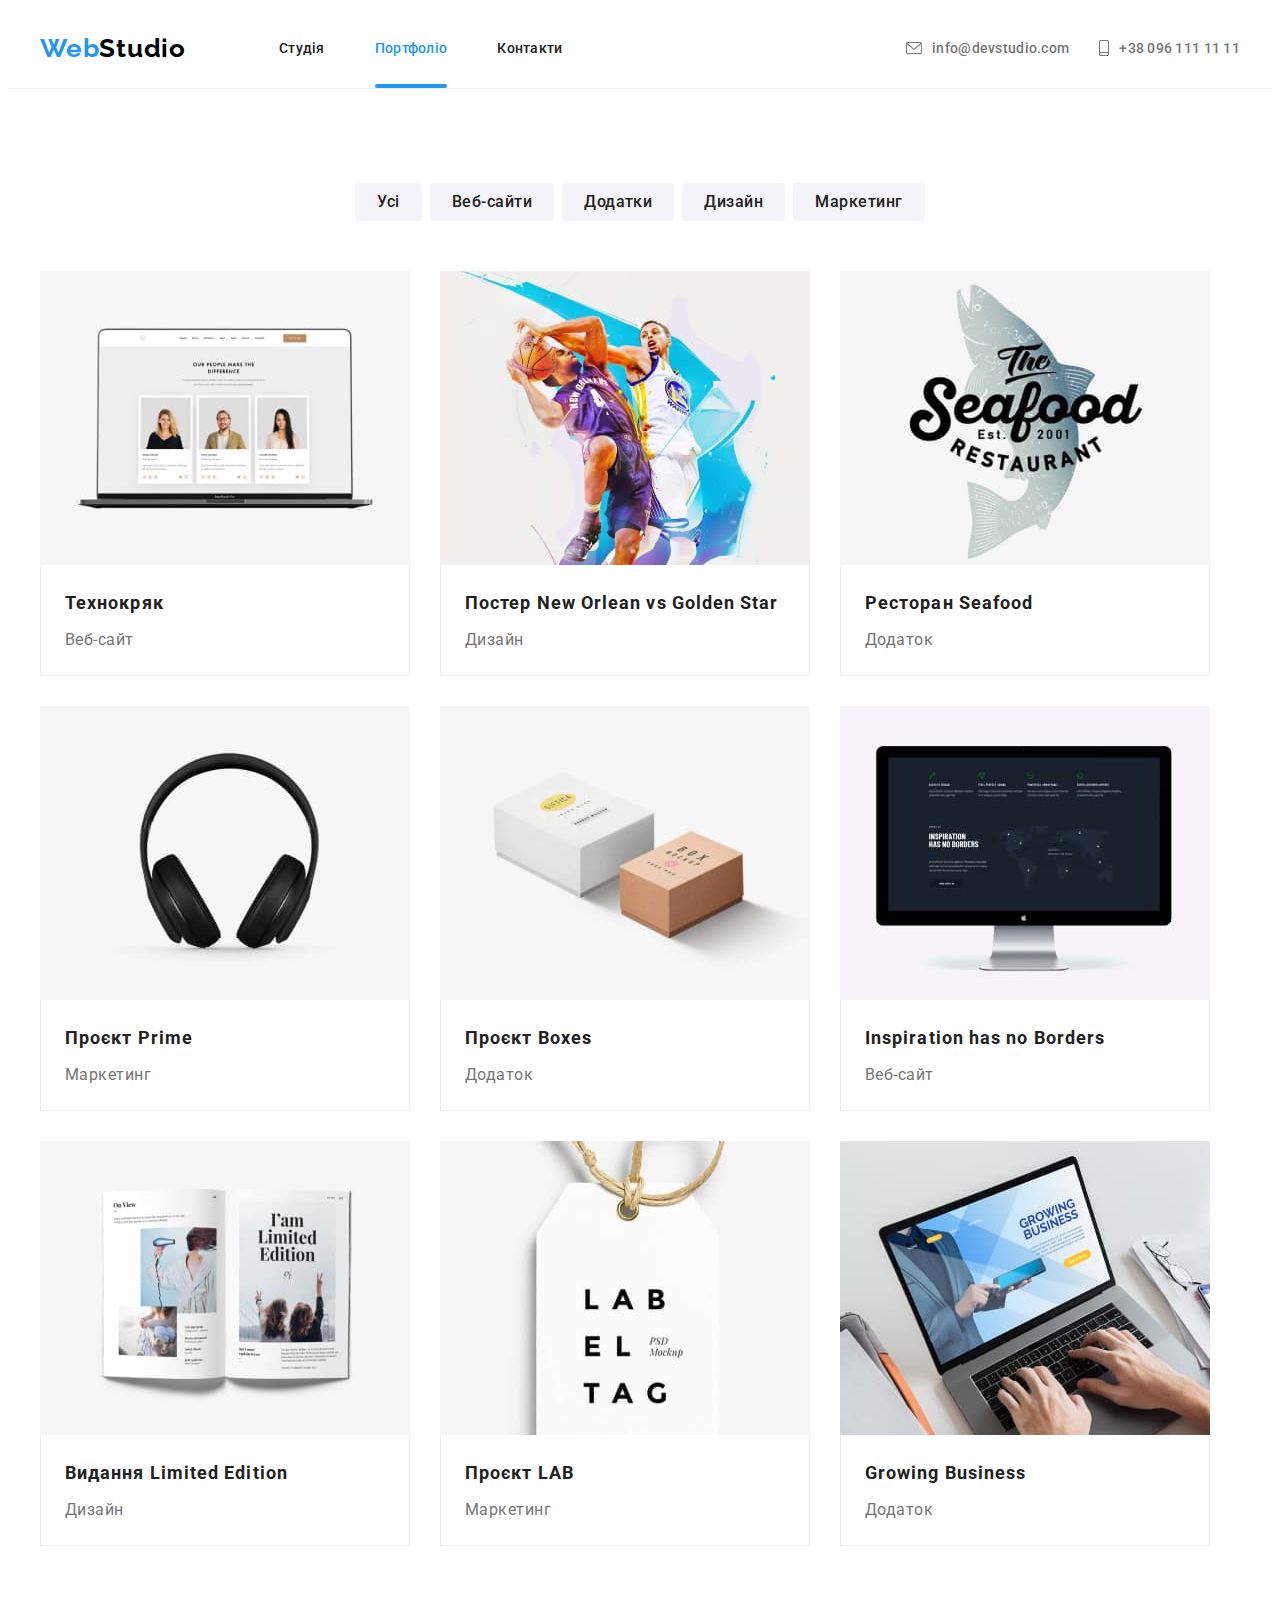
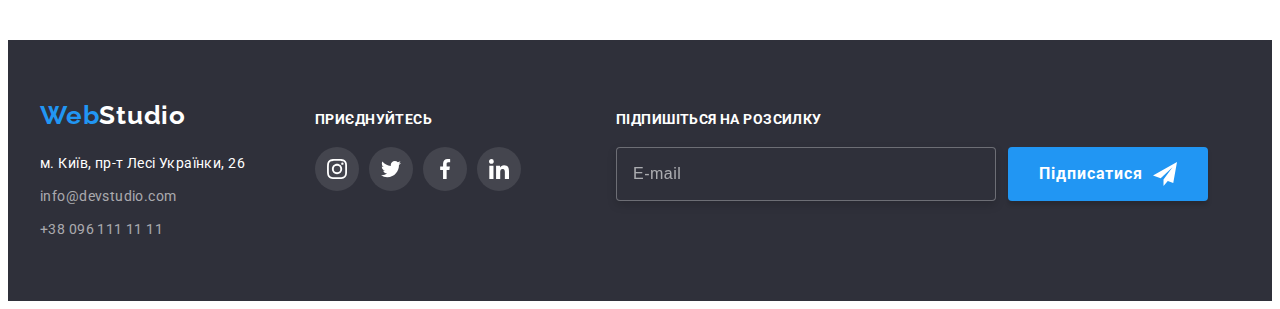
==== commit bbfc42d4: "twelfth-commit" ====
--- a/portfolio.html
+++ b/portfolio.html
@@ -37,10 +37,10 @@
         <nav class="nav">
           <ul class="nav__list list">
             <li class="nav__item">
-              <a class="nav__link link nav__link--current" href="./index.html">Студія</a>
+              <a class="nav__link link" href="./index.html">Студія</a>
             </li>
             <li class="nav__item">
-              <a class="nav__link link" href="./portfolio.html">Портфоліо</a>
+              <a class="nav__link link nav__link--current" href="./portfolio.html">Портфоліо</a>
             </li>
             <li class="nav__item">
               <a class="nav__link link" href="">Контакти</a>
@@ -97,248 +97,203 @@
           <!-- </div>
 
 <div class="container projects-container"> -->
-          <ul class="projects list">
-            <li class="projects__item">
-              <a class="projects-card" href="">
-                <div class="card-description">
-                  <img
-                    src="./image/img-tehno.jpg"
-                    alt="Наші працівники"
-                    width="370"
-                    height="294"
-                  />
-                  <div class="card-overlay">
-                    <p class="card-overlay-text">
-                      Ресурс пропонує комплексні пропозиції з різним рівнем
-                      функціоналу та сервісів. Все це дозволить відвідувачу
-                      отримати вичерпні відомості про компанію чи приватну
-                      особу.
-                    </p>
-                  </div>
-                </div>
-                <div class="projects-text">
-                  <h2 class="projests-title">Технокряк</h2>
-                  <h3 class="projects-subtitle">Веб-сайт</h3>
-                </div>
-              </a>
-            </li>
-
-            <li class="projects-item">
-              <a class="projects-card" href="">
-                <div class="card-description">
-                  <img
-                    src="./image/img-newjrlean.jpg"
-                    alt="Гра баскетболістів"
-                    width="370"
-                    height="294"
-                  />
-                  <div class="card-overlay">
-                    <p class="card-overlay-text">
-                      Ресурс пропонує комплексні пропозиції з різним рівнем
-                      функціоналу та сервісів. Все це дозволить відвідувачу
-                      отримати вичерпні відомості про компанію чи приватну
-                      особу.
-                    </p>
-                  </div>
-                </div>
-                <div class="projects-text">
-                  <h2 class="projests-title">
-                    Постер <span lang="en">New Orlean vs Golden Star</span>
-                  </h2>
-                  <h3 class="projects-subtitle">Дизайн</h3>
-                </div>
-              </a>
-            </li>
-
-            <li class="projects-item">
-              <a class="projects-card" href="">
-                <div class="card-description">
-                  <img
-                    src="./image/img-seafood.jpg"
-                    alt="Логотип рибного ресторану"
-                    width="370"
-                    height="294"
-                  />
-                  <div class="card-overlay">
-                    <p class="card-overlay-text">
-                      Ресурс пропонує комплексні пропозиції з різним рівнем
-                      функціоналу та сервісів. Все це дозволить відвідувачу
-                      отримати вичерпні відомості про компанію чи приватну
-                      особу.
-                    </p>
-                  </div>
-                </div>
-                <div class="projects-text">
-                  <h2 class="projests-title">
-                    Ресторан <span lang="en">Seafood</span>
-                  </h2>
-                  <h3 class="projects-subtitle">Додаток</h3>
-                </div>
-              </a>
-            </li>
-
-            <li class="projects-item">
-              <a class="projects-card" href="">
-                <div class="card-description">
-                  <img
-                    src="./image/img-prime.jpg"
-                    alt="Навушники"
-                    width="370"
-                    height="294"
-                  />
-                  <div class="card-overlay">
-                    <p class="card-overlay-text">
-                      Ресурс пропонує комплексні пропозиції з різним рівнем
-                      функціоналу та сервісів. Все це дозволить відвідувачу
-                      отримати вичерпні відомості про компанію чи приватну
-                      особу.
-                    </p>
-                  </div>
-                </div>
-                <div class="projects-text">
-                  <h2 class="projests-title">
-                    Проєкт <span lang="en">Prime</span>
-                  </h2>
-                  <h3 class="projects-subtitle">Маркетинг</h3>
-                </div>
-              </a>
-            </li>
-
-            <li class="projects-item">
-              <a class="projects-card" href="">
-                <div class="card-description">
-                  <img
-                    src="./image/img-boxes.jpg"
-                    alt="Дві коробки, біла та з дерева"
-                    width="370"
-                    height="294"
-                  />
-                  <div class="card-overlay">
-                    <p class="card-overlay-text">
-                      Ресурс пропонує комплексні пропозиції з різним рівнем
-                      функціоналу та сервісів. Все це дозволить відвідувачу
-                      отримати вичерпні відомості про компанію чи приватну
-                      особу.
-                    </p>
-                  </div>
-                </div>
-                <div class="projects-text">
-                  <h2 class="projests-title">
-                    Проєкт <span lang="en">Boxes</span>
-                  </h2>
-                  <h3 class="projects-subtitle">Додаток</h3>
-                </div>
-              </a>
-            </li>
-
-            <li class="projects-item">
-              <a class="projects-card" href="">
-                <div class="card-description">
-                  <img
-                    src="./image/img-inspiration.jpg"
-                    alt="Монітор комп'ютера"
-                    width="370"
-                    height="294"
-                  />
-                  <div class="card-overlay">
-                    <p class="card-overlay-text">
-                      Ресурс пропонує комплексні пропозиції з різним рівнем
-                      функціоналу та сервісів. Все це дозволить відвідувачу
-                      отримати вичерпні відомості про компанію чи приватну
-                      особу.
-                    </p>
-                  </div>
-                </div>
-                <div class="projects-text">
-                  <h2 class="projests-title" lang="en">
-                    Inspiration has no Borders
-                  </h2>
-                  <h3 class="projects-subtitle">Веб-сайт</h3>
-                </div>
-              </a>
-            </li>
-
-            <li class="projects-item">
-              <a class="projects-card" href="">
-                <div class="card-description">
-                  <img
-                    src="./image/img-limited.jpg"
-                    alt="Сторінка з журналу"
-                    width="370"
-                    height="294"
-                  />
-                  <div class="card-overlay">
-                    <p class="card-overlay-text">
-                      Ресурс пропонує комплексні пропозиції з різним рівнем
-                      функціоналу та сервісів. Все це дозволить відвідувачу
-                      отримати вичерпні відомості про компанію чи приватну
-                      особу.
-                    </p>
-                  </div>
-                </div>
-                <div class="projects-text">
-                  <h2 class="projests-title">
-                    Видання <span lang="en">Limited Edition</span>
-                  </h2>
-                  <h3 class="projects-subtitle">Дизайн</h3>
-                </div>
-              </a>
-            </li>
-
-            <li class="projects-item">
-              <a class="projects-card" href="">
-                <div class="card-description">
-                  <img
-                    src="./image/img-lab.jpg"
-                    alt="Етикетка з проектом лаб"
-                    width="370"
-                    height="294"
-                  />
-                  <div class="card-overlay">
-                    <p class="card-overlay-text">
-                      Ресурс пропонує комплексні пропозиції з різним рівнем
-                      функціоналу та сервісів. Все це дозволить відвідувачу
-                      отримати вичерпні відомості про компанію чи приватну
-                      особу.
-                    </p>
-                  </div>
-                </div>
-                <div class="projects-text">
-                  <h2 class="projests-title">
-                    Проєкт <span lang="en">LAB</span>
-                  </h2>
-                  <h3 class="projects-subtitle">Маркетинг</h3>
-                </div>
-              </a>
-            </li>
-
-            <li class="projects-item">
-              <a class="projects-card" href="">
-                <div class="card-description">
-                  <img
-                    src="./image/img-growing.jpg"
-                    alt="Людина друкує на ноутбуці"
-                    width="370"
-                    height="294"
-                  />
-                  <div class="card-overlay">
-                    <p class="card-overlay-text">
-                      Ресурс пропонує комплексні пропозиції з різним рівнем
-                      функціоналу та сервісів. Все це дозволить відвідувачу
-                      отримати вичерпні відомості про компанію чи приватну
-                      особу.
-                    </p>
-                  </div>
-                </div>
-                <div class="projects-text">
-                  <h2 class="projests-title" lang="en">Growing Business</h2>
-                  <h3 class="projects-subtitle">Додаток</h3>
-                </div>
-              </a>
-            </li>
-          </ul>
-        </div>
-      </section>
+        <ul class="projects-card list">
+          <li class="projects-card__item">
+            <a class="projects-card__link" href="">
+              <div class="projects-card__img">
+                <img src="./image/img-tehno.jpg" alt="Наші працівники" width="370" height="294" />
+                <div class="projects-card__overlay">
+                  <p class="projects-card__description">
+                    Ресурс пропонує комплексні пропозиції з різним рівнем
+                    функціоналу та сервісів. Все це дозволить відвідувачу
+                    отримати вичерпні відомості про компанію чи приватну
+                    особу.
+                  </p>
+                </div>
+              </div>
+              <div class="projects-card__text">
+                <h2 class="projects-card__title">Технокряк</h2>
+                <h3 class="projects-card__subtitle">Веб-сайт</h3>
+              </div>
+            </a>
+          </li>
+        
+          <li class="projects-card__item">
+            <a class="projects-card__link" href="">
+              <div class="projects-card__img">
+                <img src="./image/img-newjrlean.jpg" alt="Гра баскетболістів" width="370" height="294" />
+                <div class="projects-card__overlay">
+                  <p class="projects-card__description">
+                    Ресурс пропонує комплексні пропозиції з різним рівнем
+                    функціоналу та сервісів. Все це дозволить відвідувачу
+                    отримати вичерпні відомості про компанію чи приватну
+                    особу.
+                  </p>
+                </div>
+              </div>
+              <div class="projects-card__text">
+                <h2 class="projects-card__title">
+                  Постер <span lang="en">New Orlean vs Golden Star</span>
+                </h2>
+                <h3 class="projects-card__subtitle">Дизайн</h3>
+              </div>
+            </a>
+          </li>
+        
+          <li class="projects-card__item">
+            <a class="projects-card__link" href="">
+              <div class="projects-card__img">
+                <img src="./image/img-seafood.jpg" alt="Логотип рибного ресторану" width="370" height="294" />
+                <div class="projects-card__overlay">
+                  <p class="projects-card__description">
+                    Ресурс пропонує комплексні пропозиції з різним рівнем
+                    функціоналу та сервісів. Все це дозволить відвідувачу
+                    отримати вичерпні відомості про компанію чи приватну
+                    особу.
+                  </p>
+                </div>
+              </div>
+              <div class="projects-card__text">
+                <h2 class="projects-card__title">
+                  Ресторан <span lang="en">Seafood</span>
+                </h2>
+                <h3 class="projects-card__subtitle">Додаток</h3>
+              </div>
+            </a>
+          </li>
+        
+          <li class="projects-card__item">
+            <a class="projects-card__link" href="">
+              <div class="projects-card__img">
+                <img src="./image/img-prime.jpg" alt="Навушники" width="370" height="294" />
+                <div class="projects-card__overlay">
+                  <p class="projects-card__description">
+                    Ресурс пропонує комплексні пропозиції з різним рівнем
+                    функціоналу та сервісів. Все це дозволить відвідувачу
+                    отримати вичерпні відомості про компанію чи приватну
+                    особу.
+                  </p>
+                </div>
+              </div>
+              <div class="projects-card__text">
+                <h2 class="projects-card__title">
+                  Проєкт <span lang="en">Prime</span>
+                </h2>
+                <h3 class="projects-card__subtitle">Маркетинг</h3>
+              </div>
+            </a>
+          </li>
+        
+          <li class="projects-card__item">
+            <a class="projects-card__link" href="">
+              <div class="projects-card__img">
+                <img src="./image/img-boxes.jpg" alt="Дві коробки, біла та з дерева" width="370" height="294" />
+                <div class="projects-card__overlay">
+                  <p class="projects-card__description">
+                    Ресурс пропонує комплексні пропозиції з різним рівнем
+                    функціоналу та сервісів. Все це дозволить відвідувачу
+                    отримати вичерпні відомості про компанію чи приватну
+                    особу.
+                  </p>
+                </div>
+              </div>
+              <div class="projects-card__text">
+                <h2 class="projects-card__title">
+                  Проєкт <span lang="en">Boxes</span>
+                </h2>
+                <h3 class="projects-card__subtitle">Додаток</h3>
+              </div>
+            </a>
+          </li>
+        
+          <li class="projects-card__item">
+            <a class="projects-card__link" href="">
+              <div class="projects-card__img">
+                <img src="./image/img-inspiration.jpg" alt="Монітор комп'ютера" width="370" height="294" />
+                <div class="projects-card__overlay">
+                  <p class="projects-card__description">
+                    Ресурс пропонує комплексні пропозиції з різним рівнем
+                    функціоналу та сервісів. Все це дозволить відвідувачу
+                    отримати вичерпні відомості про компанію чи приватну
+                    особу.
+                  </p>
+                </div>
+              </div>
+              <div class="projects-card__text">
+                <h2 class="projects-card__title" lang="en">
+                  Inspiration has no Borders
+                </h2>
+                <h3 class="projects-card__subtitle">Веб-сайт</h3>
+              </div>
+            </a>
+          </li>
+        
+          <li class="projects-card__item">
+            <a class="projects-card__link" href="">
+              <div class="projects-card__img">
+                <img src="./image/img-limited.jpg" alt="Сторінка з журналу" width="370" height="294" />
+                <div class="projects-card__overlay">
+                  <p class="projects-card__description">
+                    Ресурс пропонує комплексні пропозиції з різним рівнем
+                    функціоналу та сервісів. Все це дозволить відвідувачу
+                    отримати вичерпні відомості про компанію чи приватну
+                    особу.
+                  </p>
+                </div>
+              </div>
+              <div class="projects-card__text">
+                <h2 class="projects-card__title">
+                  Видання <span lang="en">Limited Edition</span>
+                </h2>
+                <h3 class="projects-card__subtitle">Дизайн</h3>
+              </div>
+            </a>
+          </li>
+        
+          <li class="projects-card__item">
+            <a class="projects-card__link" href="">
+              <div class="projects-card__img">
+                <img src="./image/img-lab.jpg" alt="Етикетка з проектом лаб" width="370" height="294" />
+                <div class="projects-card__overlay">
+                  <p class="projects-card__description">
+                    Ресурс пропонує комплексні пропозиції з різним рівнем
+                    функціоналу та сервісів. Все це дозволить відвідувачу
+                    отримати вичерпні відомості про компанію чи приватну
+                    особу.
+                  </p>
+                </div>
+              </div>
+              <div class="projects-card__text">
+                <h2 class="projects-card__title">
+                  Проєкт <span lang="en">LAB</span>
+                </h2>
+                <h3 class="projects-card__subtitle">Маркетинг</h3>
+              </div>
+            </a>
+          </li>
+        
+          <li class="projects-card__item">
+            <a class="projects-card__link" href="">
+              <div class="projects-card__img">
+                <img src="./image/img-growing.jpg" alt="Людина друкує на ноутбуці" width="370" height="294" />
+                <div class="projects-card__overlay">
+                  <p class="projects-card__description">
+                    Ресурс пропонує комплексні пропозиції з різним рівнем
+                    функціоналу та сервісів. Все це дозволить відвідувачу
+                    отримати вичерпні відомості про компанію чи приватну
+                    особу.
+                  </p>
+                </div>
+              </div>
+              <div class="projects-card__text">
+                <h2 class="projects-card__title" lang="en">Growing Business</h2>
+                <h3 class="projects-card__subtitle">Додаток</h3>
+              </div>
+            </a>
+          </li>
+        </ul>
+        </div>
+        </section>
     </main>
 
     <!-- footer -->
@@ -351,11 +306,11 @@
           <address class="addres">
             <p class="addres__text">м. Київ, пр-т Лесі Українки, 26</p>
             <ul class="list">
-              <li class="footer__contacts">
-                <a class="footer__link link" href="mailto:info@devstudio.com">info@devstudio.com</a>
+              <li class="addres__contacts">
+                <a class="addres__link link" href="mailto:info@devstudio.com">info@devstudio.com</a>
               </li>
               <li>
-                <a class="footer__link link" href="tel:+380961111111">+38 096 111 11 11</a>
+                <a class="addres__link link" href="tel:+380961111111">+38 096 111 11 11</a>
               </li>
             </ul>
           </address>
--- a/css/styles.css
+++ b/css/styles.css
@@ -728,55 +728,30 @@
 
 /* project-cards style */
 
-.projects {
+.projects-card {
   display: flex;
   gap: 30px;
   flex-wrap: wrap;
 }
 
-.projests-title {
-  margin-bottom: 4px;
-  font-size: 18px;
-  line-height: calc(36 / 18);
-  letter-spacing: 0.06em;
-  color: var(--title-text-color);
-}
-
-.projects-subtitle {
-  font-weight: 400;
-  font-size: 16px;
-  line-height: calc(30 / 16);
-  letter-spacing: 0.03em;
-  color: var(--main-text-color);
-}
-.projects-text {
-  padding-top: 20px;
-  padding-bottom: 20px;
-  padding-right: 24px;
-  padding-left: 24px;
-  border-right: 1px solid #eeeeee;
-  border-bottom: 1px solid #eeeeee;
-  border-left: 1px solid #eeeeee;
-}
-
-.projects-card {
+.projects-card__link {
   display: block;
   text-decoration: none;
   transition: box-shadow var(--anim-hover);
 }
 
-.projects-card:hover,
-.projects-card:focus {
+.projects-card__link:hover,
+.projects-card__link:focus {
   box-shadow: 0px 1px 1px rgba(0, 0, 0, 0.12), 0px 4px 4px rgba(0, 0, 0, 0.06),
     1px 4px 6px rgba(0, 0, 0, 0.16);
 }
 
-.card-description {
+.projects-card__img {
   position: relative;
   overflow: hidden;
 }
 
-.card-overlay {
+.projects-card__overlay {
   position: absolute;
   top: 0;
   left: 0;
@@ -794,16 +769,46 @@
   transition: transform var(--anim-hover);
 }
 
-.projects__item:hover .card-overlay {
+.projects-card__item:hover .projects-card__overlay {
   transform: translateY(0);
 }
 
-.card-overlay-text {
+
+.projects-card__description {
   font-size: 18px;
   line-height: calc(28 / 18);
   letter-spacing: 0.03em;
   color: var(--light-text-color);
 }
+
+
+.projects-card__text {
+  padding-top: 20px;
+  padding-bottom: 20px;
+  padding-right: 24px;
+  padding-left: 24px;
+  border-right: 1px solid #eeeeee;
+  border-bottom: 1px solid #eeeeee;
+  border-left: 1px solid #eeeeee;
+}
+
+
+.projects-card__title{
+  margin-bottom: 4px;
+  font-size: 18px;
+  line-height: calc(36 / 18);
+  letter-spacing: 0.06em;
+  color: var(--title-text-color);
+}
+
+.projects-card__subtitle {
+  font-weight: 400;
+  font-size: 16px;
+  line-height: calc(30 / 16);
+  letter-spacing: 0.03em;
+  color: var(--main-text-color);
+}
+
 
 /* footer styles */
 
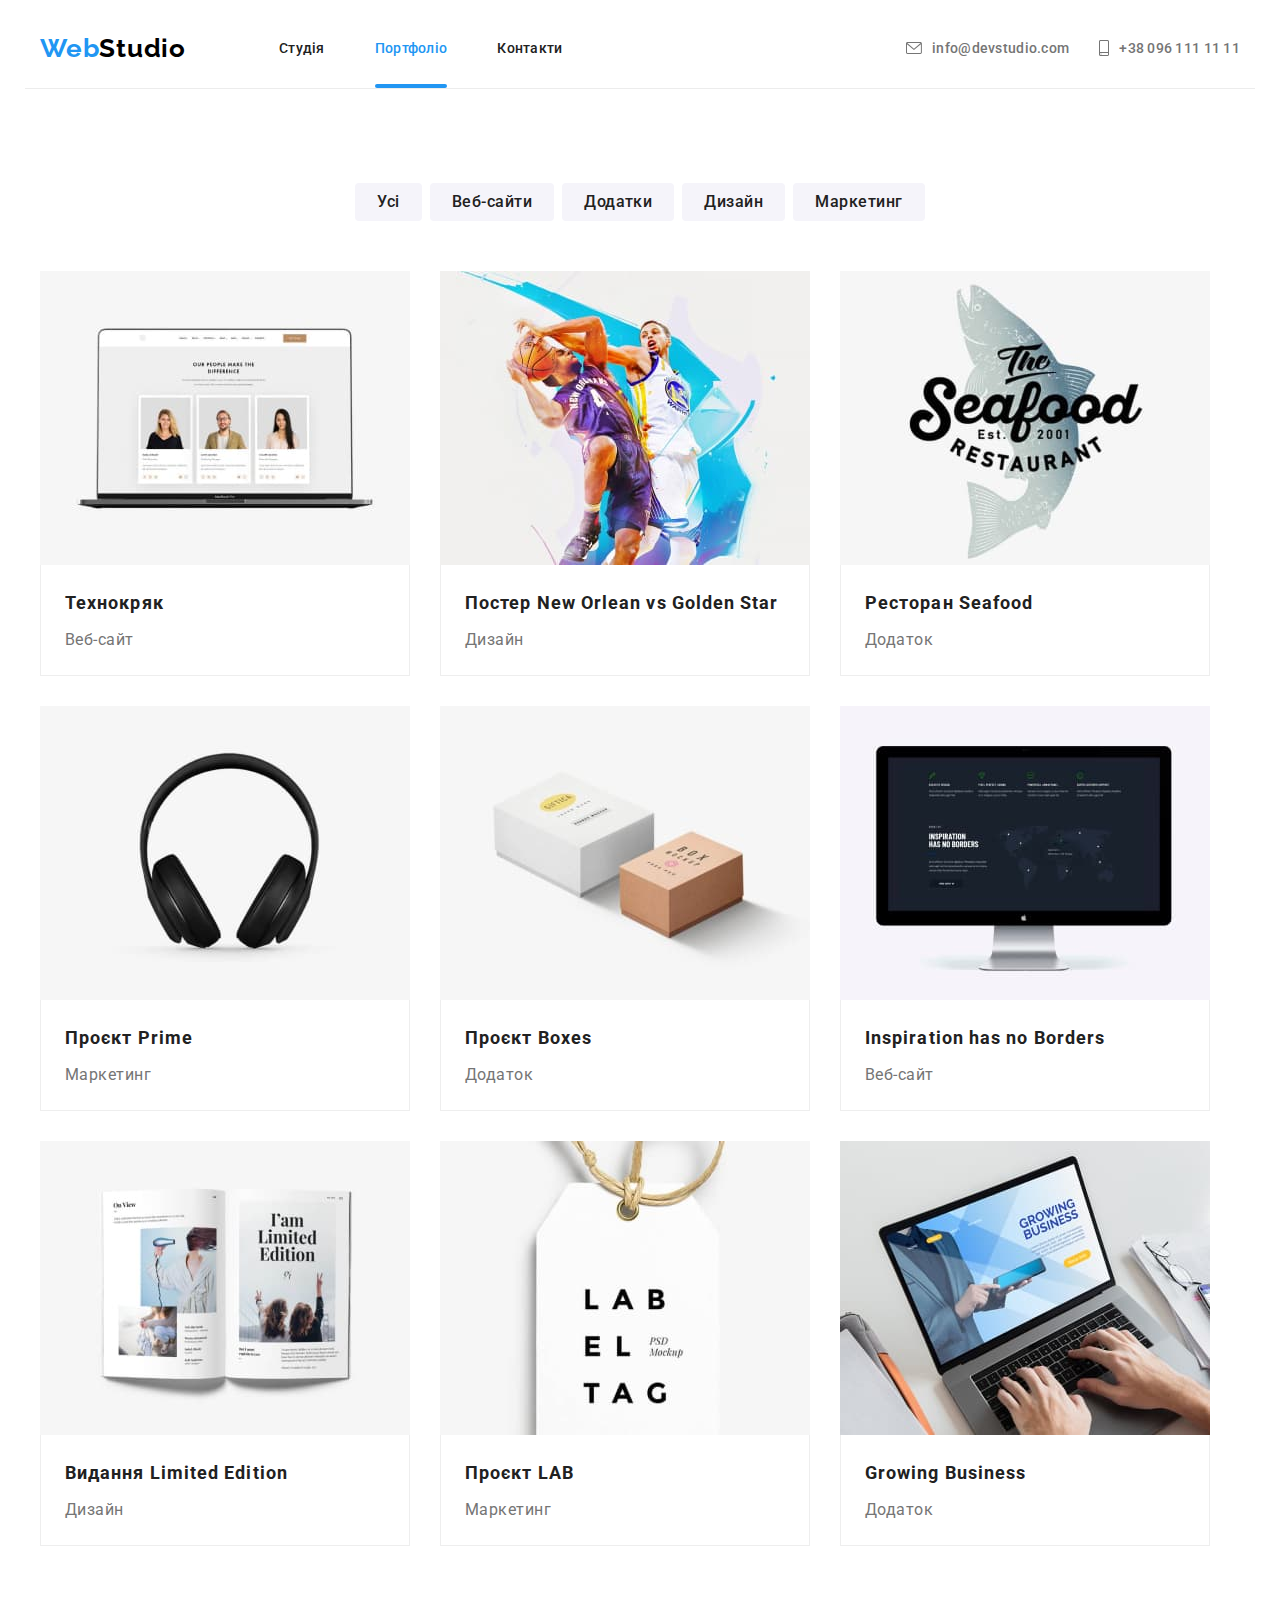
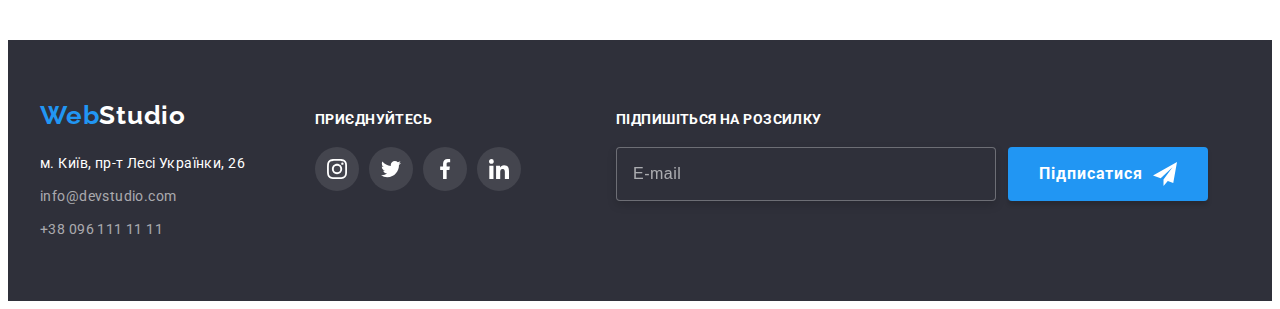
==== commit bb212e42: "final-commit" ====
--- a/portfolio.html
+++ b/portfolio.html
@@ -20,7 +20,8 @@
       crossorigin="anonymous"
       referrerpolicy="no-referrer"
     />
-    <!-- styles -->
+    <!-- custom styles -->
+    <link rel="stylesheet" href="./css/main.min.css">
     <link rel="stylesheet" href="./css/styles.css" />
   </head>
   <!-- page -->
@@ -28,7 +29,7 @@
   <body class="page">
     <!-- header -->
     <header class="header">
-      <div class="header__container container">
+      <div class="header__container">
         <a class="header__logo logo" href="" lang="en">
           <span class="header__web">Web</span>Studio
         </a>
@@ -48,8 +49,8 @@
           </ul>
         </nav>
     
-        <div class="header__group">
-          <ul class="header-contacts list">
+        <div class="header-contacts">
+          <ul class="header-contacts__list list">
             <li class="header-contacts__item">
               <a class="header-contacts__link link" href="mailto:info@devstudio.com">
                 <svg class="header-contacts__icon" width="16" height="12">
@@ -73,8 +74,8 @@
     </header>
     <!--  portfolio page sections -->
     <main>
-      <section class="section">
-        <div class="container">
+      <section class="portfolio">
+        <div class="portfolio-container">
           <h1 class="visually-hidden">Наші пропозиції</h1>
 
           <ul class="filters-list list">
@@ -298,7 +299,7 @@
 
     <!-- footer -->
     <footer class="footer">
-      <div class="footer__container container ">
+      <div class="footer__container">
         <div>
           <a class="footer__logo logo " href="" lang="en">
             <span class="footer__web">Web</span>Studio
@@ -360,7 +361,7 @@
         <div class="footer-mailing">
           <p class="footer__title">Підпишіться на розсилку</p>
     
-          <form class="footer__form">
+          <form class="footer-form">
             <div class="footer-form__item">
               <input class="footer-form__field" type="email" name="email" id="footer-email" placeholder="E-mail" />
               <label for="footer-email"></label>
--- a/css/main.min.css
+++ b/css/main.min.css
@@ -0,0 +1 @@
+:root{--main-font: Roboto, sans-serif;--secondary-font: Raleway, sans-serif;--main-text-color: #757575;--title-text-color: #212121;--accent-text-color: #2196f3;--light-text-color: #ffffff;--black-text-color: #000000;--background-color: #f5f5f5;--secondary-background-color: #f5f4fa;--accent-background-color: #2196f3;--dark-fill-color: #2f303a;--light-fill-color: #ffffff;--light-border-color: #eeeeee;--img-background-color: #c4c4c4;--icon-light-color: #afb1b8;--icon-grey-color: #757575;--icon-white-color: #ffffff;--anim-hover: 250ms cubic-bezier(0.4, 0, 0.2, 1)}h1,h2,h3,p{margin:0}img{display:block;max-width:100%;height:auto}.link{text-decoration:none;color:currentColor}.list{list-style:none;margin:0;padding:0}.portfolio,.clients,.team,.doings,.feature{padding-top:94px;padding-bottom:94px}.footer__container,.portfolio-container,.clients,.team,.doings,.feature,.hero__container,.header{width:1200px;margin-left:auto;margin-right:auto;padding-right:15px;padding-left:15px}.visually-hidden{position:absolute;width:1px;height:1px;margin:-1px;border:0;padding:0;white-space:nowrap;-webkit-clip-path:inset(100%);clip-path:inset(100%);clip:rect(0 0 0 0);overflow:hidden}.page{font-family:var(--main-font);background-color:var(--main-background-color);color:var(--main-text-color)}.logo{display:block;font-family:var(--secondary-font);font-weight:700;font-size:26px;line-height:1.1923076923;letter-spacing:.03em;text-decoration:none}.btn{width:200px;min-height:50px;padding-top:10px;padding-bottom:10px;margin-right:auto;margin-left:auto;font-family:inherit;font-weight:700;font-size:16px;line-height:1.875;letter-spacing:.06em;text-align:center;color:var(--light-text-color);background-color:var(--accent-background-color);cursor:pointer;-webkit-box-shadow:0px 4px 4px rgba(0,0,0,.15);box-shadow:0px 4px 4px rgba(0,0,0,.15);border:none;border-radius:4px}.header{background-color:var(--light-fill-color);border-bottom:1px solid #ececec}.header__container{display:-webkit-box;display:-ms-flexbox;display:flex;-webkit-box-align:center;-ms-flex-align:center;align-items:center}.header__logo{margin-right:93px;color:var(--black-text-color)}.header__web{color:var(--accent-text-color)}.nav{display:-webkit-box;display:-ms-flexbox;display:flex;-webkit-box-align:center;-ms-flex-align:center;align-items:center}.nav__list{display:-webkit-box;display:-ms-flexbox;display:flex;-webkit-box-align:center;-ms-flex-align:center;align-items:center;-webkit-box-pack:center;-ms-flex-pack:center;justify-content:center;gap:50px}.nav__link{display:block;padding-top:32px;padding-bottom:32px;font-weight:500;font-size:14px;line-height:1.1428571429;letter-spacing:.02em;color:var(--title-text-color);-webkit-transition:color var(--anim-hover);transition:color var(--anim-hover)}.nav__link:hover,.nav__link:focus{color:var(--accent-text-color)}.nav__link--current{color:var(--accent-text-color);position:relative}.nav__link--current::after{content:"";position:absolute;display:block;width:100%;height:4px;left:0;bottom:0;background-color:var(--accent-background-color);border-radius:2px}.header-contacts{margin-left:auto}.header-contacts__list{gap:30px;display:-webkit-box;display:-ms-flexbox;display:flex;-webkit-box-align:center;-ms-flex-align:center;align-items:center;-webkit-box-pack:center;-ms-flex-pack:center;justify-content:center;font-weight:500;font-size:14px;line-height:1.1428571429;letter-spacing:.02em;color:var(--title-text-color)}.header-contacts__item{color:var(--main-text-color)}.header-contacts__link{display:-webkit-box;display:-ms-flexbox;display:flex;-webkit-box-align:center;-ms-flex-align:center;align-items:center;padding-top:32px;padding-bottom:32px;-webkit-transition:color var(--anim-hover);transition:color var(--anim-hover)}.header-contacts__link:hover,.header-contacts__link:focus{color:var(--accent-text-color)}.header-contacts__icon{margin-right:10px;fill:var(--icon-grey-color);-webkit-transition:fill var(--anim-hover);transition:fill var(--anim-hover)}.header-contacts__link:hover .header-contacts__icon,.header-contacts__link:focus .header-contacts__icon{fill:var(--accent-background-color)}.hero{max-width:1600px;margin-right:auto;margin-left:auto;background-color:var(--img-background-color);background-image:url(../image/hero-bg-overlay-1.webp),url(../image/hero-bg.jpg);background-position:center;background-repeat:no-repeat;background-size:cover}.hero__container{padding-top:200px;padding-bottom:200px}.hero__title{width:696px;margin-right:auto;margin-left:auto;margin-bottom:30px;font-weight:900;font-size:44px;line-height:1.3636363636;text-align:center;letter-spacing:.06em;text-transform:uppercase;color:var(--light-text-color)}.hero__btn{display:-webkit-box;display:-ms-flexbox;display:flex;-webkit-box-align:center;-ms-flex-align:center;align-items:center;-webkit-box-pack:center;-ms-flex-pack:center;justify-content:center}.backdrop{position:fixed;top:0;left:0;z-index:1000;width:100%;height:100%;background-color:rgba(0,0,0,.2);-webkit-transition:opacity var(--anim-hover),visibility var(--anim-hover);transition:opacity var(--anim-hover),visibility var(--anim-hover)}.backdrop.is-hidden{opacity:0;pointer-events:none;visibility:hidden}.modal{position:absolute;min-width:530px;min-height:580px;top:50%;left:50%;-webkit-transform:translate(-50%, -50%);transform:translate(-50%, -50%);background-color:var(--light-fill-color);border:none;border-radius:4px;-webkit-box-shadow:0px 1px 3px rgba(0,0,0,.12),0px 1px 1px rgba(0,0,0,.14),0px 2px 1px rgba(0,0,0,.2);box-shadow:0px 1px 3px rgba(0,0,0,.12),0px 1px 1px rgba(0,0,0,.14),0px 2px 1px rgba(0,0,0,.2)}.modal__btn{position:absolute;display:-webkit-box;display:-ms-flexbox;display:flex;-webkit-box-align:center;-ms-flex-align:center;align-items:center;-webkit-box-pack:center;-ms-flex-pack:center;justify-content:center;cursor:pointer;width:30px;height:30px;top:8px;right:8px;padding:0;border-radius:50%;background-color:var(--light-fill-color);border:1px solid rgba(0,0,0,.1)}.modal__btn:hover,.modal__btn:focus{fill:var(--accent-background-color)}.register-form{padding-left:41px;padding-right:39px;padding-top:40px;padding-bottom:40px}.register-form__name{display:block;margin-bottom:12px;font-weight:700;font-size:20px;line-height:1.15;text-align:center;letter-spacing:.03em;color:var(--title-text-color)}.register-form__field{position:relative;display:-webkit-box;display:-ms-flexbox;display:flex;-webkit-box-orient:vertical;-webkit-box-direction:normal;-ms-flex-direction:column;flex-direction:column;margin-bottom:10px}.register-form__input{width:450px;height:40px;padding-left:42px;background:var(--light-fill-color);border:1px solid rgba(33,33,33,.2);border-radius:4px;-webkit-transition:fill var(--anim-hover);transition:fill var(--anim-hover)}.register-form__input:focus{border-color:var(--accent-background-color);outline:var(--accent-background-color);-webkit-transition:border-color var(--anim-hover);transition:border-color var(--anim-hover)}.register-form__label{display:block;margin-bottom:4px;font-size:12px;line-height:1.1666666667;letter-spacing:.01em;color:var(--main-text-color)}.register-form__icon{position:absolute;top:11px;left:12px;-webkit-transform:translateY(100%);transform:translateY(100%)}.register-form__input:focus+.register-form__icon{fill:var(--accent-background-color);-webkit-transition:border-color var(--anim-hover);transition:border-color var(--anim-hover)}.register-form__field{position:relative;display:-webkit-box;display:-ms-flexbox;display:flex;-webkit-box-orient:vertical;-webkit-box-direction:normal;-ms-flex-direction:column;flex-direction:column;margin-bottom:10px}.register-form__message{position:relative;display:-webkit-box;display:-ms-flexbox;display:flex;-webkit-box-orient:vertical;-webkit-box-direction:normal;-ms-flex-direction:column;flex-direction:column;margin-bottom:20px}.register-form__message textarea{resize:none;min-height:120px;padding-top:12px;padding-bottom:12px;padding-left:16px;padding-right:16px}.register-form__message textarea::-webkit-input-placeholder{color:rgba(117,117,117,.5);font-size:12px;line-height:1.1666666667;letter-spacing:.01em}.register-form__message textarea::-moz-placeholder{color:rgba(117,117,117,.5);font-size:12px;line-height:1.1666666667;letter-spacing:.01em}.register-form__message textarea:-ms-input-placeholder{color:rgba(117,117,117,.5);font-size:12px;line-height:1.1666666667;letter-spacing:.01em}.register-form__message textarea::-ms-input-placeholder{color:rgba(117,117,117,.5);font-size:12px;line-height:1.1666666667;letter-spacing:.01em}.register-form__message textarea::placeholder{color:rgba(117,117,117,.5);font-size:12px;line-height:1.1666666667;letter-spacing:.01em}.form-agreement{display:-webkit-box;display:-ms-flexbox;display:flex;-webkit-box-align:center;-ms-flex-align:center;align-items:center;-webkit-box-pack:center;-ms-flex-pack:center;justify-content:center;gap:7px;margin-bottom:30px}.register-form__agreement-label{font-size:14px;line-height:1.7142857143;letter-spacing:.03em;color:var(--main-text-color);-webkit-user-select:none;-moz-user-select:none;-ms-user-select:none;user-select:none}.form-agreement__link{color:var(--accent-text-color);text-decoration:underline}.form-agreement__icons{position:relative;display:-webkit-box;display:-ms-flexbox;display:flex;-webkit-box-align:center;-ms-flex-align:center;align-items:center;-webkit-box-pack:center;-ms-flex-pack:center;justify-content:center}.form-agreement__unchecked{opacity:1;width:16px;height:15px;border:2px solid #212121;background-color:#fff;border-radius:2px;-webkit-transition:opacity var(--anim-hover);transition:opacity var(--anim-hover)}.form-agreement__checkbox:checked+.form-agreement__icons .form-agreement__unchecked{opacity:0}.form-agreement__checked{position:absolute;top:0;left:0;opacity:0;background-color:#2196f3;border-radius:2px;-webkit-transition:opacity var(--anim-hover);transition:opacity var(--anim-hover)}.form-agreement__checkbox:checked+.form-agreement__icons .form-agreement__checked{opacity:1}.register-form__btn{display:block}.feature__list{display:-webkit-box;display:-ms-flexbox;display:flex;-webkit-box-pack:center;-ms-flex-pack:center;justify-content:center;gap:30px}.feature__icon{height:120px;margin-bottom:30px;background-color:var(--secondary-background-color);border-radius:4px;display:-webkit-box;display:-ms-flexbox;display:flex;-webkit-box-align:center;-ms-flex-align:center;align-items:center;-webkit-box-pack:center;-ms-flex-pack:center;justify-content:center}.feature__title{margin-bottom:10px;font-size:14px;line-height:1.1428571429;letter-spacing:.03em;text-transform:uppercase;color:var(--title-text-color)}.feature__subtitle{font-size:14px;line-height:1.7142857143;letter-spacing:.03em}.doings{padding-top:0}.doings__title{margin-bottom:50px;font-size:36px;line-height:1.1666666667;text-align:center;letter-spacing:.03em;color:var(--title-text-color)}.doings__list{display:-webkit-box;display:-ms-flexbox;display:flex;-webkit-box-align:center;-ms-flex-align:center;align-items:center;-webkit-box-pack:center;-ms-flex-pack:center;justify-content:center;gap:30px}.doings__item{position:relative}.doings__overlay{position:absolute;right:0;bottom:0;width:100%;height:70px;display:-webkit-box;display:-ms-flexbox;display:flex;-webkit-box-align:center;-ms-flex-align:center;align-items:center;-webkit-box-pack:center;-ms-flex-pack:center;justify-content:center;background-color:rgba(47,48,58,.8)}.doings__text{font-weight:700;font-size:14px;line-height:1.1428571429;text-align:center;letter-spacing:.03em;text-transform:uppercase;color:var(--light-text-color)}.team{background-color:var(--secondary-background-color)}.team__title{margin-bottom:50px;font-weight:700;font-size:36px;line-height:42px;text-align:center;letter-spacing:.03em;color:var(--title-text-color)}.team-card{display:-webkit-box;display:-ms-flexbox;display:flex;gap:30px}.team-card__item{-webkit-box-shadow:0px 1px 3px rgba(0,0,0,.12),0px 1px 1px rgba(0,0,0,.14),0px 2px 1px rgba(0,0,0,.2);box-shadow:0px 1px 3px rgba(0,0,0,.12),0px 1px 1px rgba(0,0,0,.14),0px 2px 1px rgba(0,0,0,.2);border-radius:0px 0px 4px 4px}.team-card__description{max-width:270px;padding-top:30px;padding-bottom:30px;background-color:var(--light-fill-color)}.team-card__title{margin-bottom:10px;font-weight:500;font-size:16px;text-align:center;line-height:1.1875;letter-spacing:.03em;color:var(--title-text-color)}.team-card__subtitle{margin-bottom:16px;font-size:16px;line-height:1.1875;text-align:center;letter-spacing:.03em;color:var(--main-text-color)}.socials{display:-webkit-box;display:-ms-flexbox;display:flex;gap:10px;-webkit-box-pack:center;-ms-flex-pack:center;justify-content:center}.socials__link{display:-webkit-box;display:-ms-flexbox;display:flex;width:44px;height:44px;-webkit-box-align:center;-ms-flex-align:center;align-items:center;-webkit-box-pack:center;-ms-flex-pack:center;justify-content:center;background-color:var(--light-fill-color);border-radius:50%;-webkit-transition:fill var(--anim-hover),background-color var(--anim-hover);transition:fill var(--anim-hover),background-color var(--anim-hover)}.socials__link:hover,.socials__link:focus{background-color:var(--accent-background-color)}.socials__icon{fill:var(--icon-light-color)}.socials__link:hover .socials__icon,.socials__link:focus .socials__icon{fill:var(--light-fill-color)}.clients__title{margin-bottom:50px;font-weight:700;font-size:36px;line-height:42px;text-align:center;letter-spacing:.03em;color:var(--title-text-color)}.clients__list{display:-webkit-box;display:-ms-flexbox;display:flex;gap:30px;-webkit-box-pack:center;-ms-flex-pack:center;justify-content:center}.clients__link{display:-webkit-box;display:-ms-flexbox;display:flex;width:170px;height:92px;-webkit-box-align:center;-ms-flex-align:center;align-items:center;-webkit-box-pack:center;-ms-flex-pack:center;justify-content:center;background-color:var(--light-fill-color);border:1px solid var(--icon-light-color);border-radius:4px;-webkit-transition:border-color var(--anim-hover);transition:border-color var(--anim-hover)}.clients__link:hover,.clients__link:focus{border-color:var(--accent-background-color)}.clients__icon{fill:var(--icon-light-color);-webkit-transition:fill var(--anim-hover);transition:fill var(--anim-hover)}.clients__link:hover .clients__icon,.clients__link:focus .clients__icon{fill:var(--accent-background-color)}.filters-list{display:-webkit-box;display:-ms-flexbox;display:flex;-webkit-box-pack:center;-ms-flex-pack:center;justify-content:center;margin-bottom:50px;gap:8px}.filters-list__button{padding-top:6px;padding-bottom:6px;padding-right:22px;padding-left:22px;border:0;font-family:inherit;font-weight:500;font-size:16px;line-height:1.625;letter-spacing:.03em;text-align:center;color:var(--title-text-color);background-color:var(--secondary-background-color);cursor:pointer;border-radius:4px;-webkit-transition:color var(--anim-hover),background-color var(--anim-hover),-webkit-box-shadow var(--anim-hover);transition:color var(--anim-hover),background-color var(--anim-hover),-webkit-box-shadow var(--anim-hover);transition:color var(--anim-hover),background-color var(--anim-hover),box-shadow var(--anim-hover);transition:color var(--anim-hover),background-color var(--anim-hover),box-shadow var(--anim-hover),-webkit-box-shadow var(--anim-hover)}.filters-list__button:hover,.filters-list__button:focus{background-color:var(--accent-background-color);color:var(--light-text-color);-webkit-box-shadow:0px 4px 4px rgba(0,0,0,.25);box-shadow:0px 4px 4px rgba(0,0,0,.25)}.projects-card{display:-webkit-box;display:-ms-flexbox;display:flex;gap:30px;-ms-flex-wrap:wrap;flex-wrap:wrap}.projects-card__link{display:block;text-decoration:none;-webkit-transition:-webkit-box-shadow var(--anim-hover);transition:-webkit-box-shadow var(--anim-hover);transition:box-shadow var(--anim-hover);transition:box-shadow var(--anim-hover), -webkit-box-shadow var(--anim-hover)}.projects-card__link:hover,.projects-card__link:focus{-webkit-box-shadow:0px 1px 1px rgba(0,0,0,.12),0px 4px 4px rgba(0,0,0,.06),1px 4px 6px rgba(0,0,0,.16);box-shadow:0px 1px 1px rgba(0,0,0,.12),0px 4px 4px rgba(0,0,0,.06),1px 4px 6px rgba(0,0,0,.16)}.projects-card__img{position:relative;overflow:hidden}.projects-card__overlay{position:absolute;top:0;left:0;-webkit-transform:translateY(100%);transform:translateY(100%);display:-webkit-box;display:-ms-flexbox;display:flex;-webkit-box-align:center;-ms-flex-align:center;align-items:center;-webkit-box-pack:center;-ms-flex-pack:center;justify-content:center;width:100%;height:100%;padding-top:63px;padding-bottom:63px;padding-left:24px;padding-right:24px;background-color:rgba(33,150,243,.9);-webkit-transition:-webkit-transform var(--anim-hover);transition:-webkit-transform var(--anim-hover);transition:transform var(--anim-hover);transition:transform var(--anim-hover), -webkit-transform var(--anim-hover)}.projects-card__item:hover .projects-card__overlay{-webkit-transform:translateY(0);transform:translateY(0)}.projects-card__description{font-size:18px;line-height:1.5555555556;letter-spacing:.03em;color:var(--light-text-color)}.projects-card__text{padding-top:20px;padding-bottom:20px;padding-right:24px;padding-left:24px;border-right:1px solid #eee;border-bottom:1px solid #eee;border-left:1px solid #eee}.projects-card__title{margin-bottom:4px;font-size:18px;line-height:2;letter-spacing:.06em;color:var(--title-text-color)}.projects-card__subtitle{font-weight:400;font-size:16px;line-height:1.875;letter-spacing:.03em;color:var(--main-text-color)}.footer{padding-top:60px;padding-bottom:60px;background-color:var(--dark-fill-color)}.footer__container{display:-webkit-box;display:-ms-flexbox;display:flex;-webkit-box-align:baseline;-ms-flex-align:baseline;align-items:baseline}.footer__logo{margin-bottom:20px;color:var(--light-fill-color)}.footer__web{color:var(--accent-text-color)}.footer__title{margin-bottom:20px;font-weight:700;font-size:14px;line-height:1.1428571429;letter-spacing:.03em;text-transform:uppercase;color:var(--light-text-color)}.addres{font-size:14px;line-height:1.7142857143;letter-spacing:.03em;font-style:normal}.addres__text{color:var(--light-text-color);padding-bottom:9px}.addres__link{display:block;color:rgba(255,255,255,.6);-webkit-transition:color var(--anim-hover);transition:color var(--anim-hover)}.addres__contacts{margin-bottom:9px}.addres__link:hover,.addres__link:focus{color:var(--accent-text-color)}.footer-socials{margin-left:70px}.footer-socials__list{display:-webkit-box;display:-ms-flexbox;display:flex;gap:10px}.footer-socials__link{display:-webkit-box;display:-ms-flexbox;display:flex;width:44px;height:44px;-webkit-box-align:center;-ms-flex-align:center;align-items:center;-webkit-box-pack:center;-ms-flex-pack:center;justify-content:center;background-color:rgba(255,255,255,.1);border-radius:50%;-webkit-transition:background-color var(--anim-hover);transition:background-color var(--anim-hover)}.footer-socials__link:hover,.footer-socials__link:focus{background-color:var(--accent-background-color)}.footer-socials__icon{fill:var(--light-fill-color)}.footer-mailing{margin-left:95px;margin-right:auto}.footer-form{display:-webkit-box;display:-ms-flexbox;display:flex;gap:12px}.footer-form__field{width:360px;min-height:50px;border:1px solid rgba(255,255,255,.3);-webkit-filter:drop-shadow(0px 4px 4px rgba(0, 0, 0, 0.15));filter:drop-shadow(0px 4px 4px rgba(0, 0, 0, 0.15));border-radius:4px;background-color:var(--dark-fill-color);padding-left:16px;color:var(--light-text-color)}.footer-form__field::-webkit-input-placeholder{font-size:16px;line-height:1.25;letter-spacing:.03em;color:rgba(255,255,255,.6)}.footer-form__field::-moz-placeholder{font-size:16px;line-height:1.25;letter-spacing:.03em;color:rgba(255,255,255,.6)}.footer-form__field:-ms-input-placeholder{font-size:16px;line-height:1.25;letter-spacing:.03em;color:rgba(255,255,255,.6)}.footer-form__field::-ms-input-placeholder{font-size:16px;line-height:1.25;letter-spacing:.03em;color:rgba(255,255,255,.6)}.footer-form__field::placeholder{font-size:16px;line-height:1.25;letter-spacing:.03em;color:rgba(255,255,255,.6)}.footer-form__btn{display:-webkit-box;display:-ms-flexbox;display:flex;-webkit-box-align:center;-ms-flex-align:center;align-items:center;-webkit-box-pack:center;-ms-flex-pack:center;justify-content:center}.footer-form__icon{fill:var(--icon-white-color);margin-left:10px}/*# sourceMappingURL=main.min.css.map */--- a/css/styles.css
+++ b/css/styles.css
@@ -1,16 +1,17 @@
-:root {
-  /* fonts */
+ 
+ /* :root {
+  
   --main-font: Roboto, sans-serif;
   --secondary-font: Raleway, sans-serif;
 
-  /* text colors*/
+  
   --main-text-color: #757575;
   --title-text-color: #212121;
   --accent-text-color: #2196f3;
   --light-text-color: #ffffff;
   --black-text-color: #000000;
 
-  /* background colors */
+
   --background-color: #f5f5f5;
   --secondary-background-color: #f5f4fa;
   --accent-background-color: #2196f3;
@@ -22,19 +23,14 @@
   --icon-grey-color: #757575;
   --icon-white-color: #ffffff;
 
-  /* animation */
+  
   --anim-hover: 250ms cubic-bezier(0.4, 0, 0.2, 1);
-}
-
-/* base styles */
-.page {
-  font-family: var(--main-font);
-  background-color: var(--main-background-color);
-  color: var(--main-text-color);
-}
+ }  */
+
+
 
 /* reset */
-h1,
+/* h1,
 h2,
 h3,
 p {
@@ -55,6 +51,13 @@
   list-style: none;
   margin: 0;
   padding: 0;
+}   */
+
+/* base styles */
+/* .page {
+  font-family: var(--main-font);
+  background-color: var(--main-background-color);
+  color: var(--main-text-color);
 }
 .container {
   width: 1200px;
@@ -111,11 +114,16 @@
   clip-path: inset(100%);
   clip: rect(0 0 0 0);
   overflow: hidden;
-}
+} */
+
+
+
+
+
 
 /* header styles */
 
-.header {
+/* .header {
   background-color: var(--light-fill-color);
   border-bottom: 1px solid #ececec;
 }
@@ -132,10 +140,10 @@
 
 .header__web {
   color: var(--accent-text-color);
-}
+} */
 
 /* navigation */
-
+/* 
 .nav {
   display: flex;
   align-items: center;
@@ -180,14 +188,14 @@
 .nav__link:hover,
 .nav__link:hover{
   color: var(--accent-text-color);
-}
+} */
 
 /* header-contacts */
-.header__group {
+/* .header-contacts {
   margin-left: auto;
 }
 
-.header-contacts {
+.header-contacts__list {
   gap: 30px;
   display: flex;
   align-items: center;
@@ -225,11 +233,11 @@
 .header-contacts__link:hover .header-contacts__icon,
 .header-contacts__link:focus .header-contacts__icon {
   fill: var(--accent-background-color);
-}
+} */
 
 /* Studio page styles */
 /*  hero section styles */
-.hero {
+/* .hero {
   max-width: 1600px;
   margin-right: auto;
   margin-left: auto;
@@ -263,13 +271,13 @@
   display: flex;
   align-items: center;
   justify-content: center;
-}
+} */
 
 
 
 /* modal window */
 
-.backdrop {
+/* .backdrop {
   position: fixed;
   top: 0;
   left: 0;
@@ -319,10 +327,10 @@
 .modal__btn:hover,
 .modal__btn:focus {
   fill: var(--accent-background-color);
-}
+} */
 
 /* modal-window-form */
-.register-form {
+/* .register-form {
   padding-left: 41px;
   padding-right: 39px;
   padding-top: 40px;
@@ -471,12 +479,12 @@
 
 .register-form__btn {
   display: block;
-}
+} */
 
 
 
 /* section feature styles */
-.feature__list {
+/* .feature__list {
   display: flex;
   justify-content: center;
   gap: 30px;
@@ -505,12 +513,12 @@
   font-size: 14px;
   line-height: calc(24 / 14);
   letter-spacing: 0.03em;
-}
+} */
 
 
 
 /* doings section styles */
-
+/* 
 .doings {
   padding-top: 0;
 }
@@ -553,11 +561,11 @@
   letter-spacing: 0.03em;
   text-transform: uppercase;
   color: var(--light-text-color);
-}
+} */
 
 /* team section styles */
 
-.team {
+/* .team {
   background-color: var(--secondary-background-color);
 }
 
@@ -601,15 +609,15 @@
 .team-card__subtitle {
   margin-bottom: 16px;
   font-size: 16px;
-  line-height: 19px;
+  line-height: calc(19 / 16);
   text-align: center;
   letter-spacing: 0.03em;
   color: var(--main-text-color);
-}
+} */
 
 /* social-links */
 
-.socials {
+/* .socials {
   display: flex;
   gap: 10px;
   justify-content: center;
@@ -637,11 +645,11 @@
 .socials__link:hover .socials__icon,
 .socials__link:focus .socials__icon {
   fill: var(--light-fill-color);
-}
+} */
 
 /* clients section styles */
 
-.clients__title {
+/* .clients__title {
   margin-bottom: 50px;
   font-weight: 700;
   font-size: 36px;
@@ -682,16 +690,15 @@
 .clients__link:hover .clients__icon,
 .clients__link:focus .clients__icon {
   fill: var(--accent-background-color);
-}
+} */
 
 
 /* Portfolio page styles */
 
-/* buttons style */
-.button-container {
-  padding-bottom: 50px;
-}
-.filters-list{
+/* filters style */
+
+
+/* .filters-list{
   display: flex;
   justify-content: center;
   margin-bottom: 50px;
@@ -724,11 +731,11 @@
   background-color: var(--accent-background-color);
   color: var(--light-text-color);
   box-shadow: 0px 4px 4px rgba(0, 0, 0, 0.25);
-}
+} */
 
 /* project-cards style */
 
-.projects-card {
+/* .projects-card {
   display: flex;
   gap: 30px;
   flex-wrap: wrap;
@@ -807,14 +814,14 @@
   line-height: calc(30 / 16);
   letter-spacing: 0.03em;
   color: var(--main-text-color);
-}
+} */
 
 
 /* footer styles */
 
 /* footer-adress  */
 
-.footer {
+/* .footer {
   padding-top: 60px;
   padding-bottom: 60px;
   background-color: var(--dark-fill-color);
@@ -832,9 +839,9 @@
 
 .footer__web {
   color: var(--accent-text-color);
-}
-
-.addres {
+} */
+
+/* .addres {
   font-size: 14px;
   line-height: calc(24 / 14);
   letter-spacing: 0.03em;
@@ -858,15 +865,13 @@
 .addres__link:hover,
 .addres__link:focus {
   color: var(--accent-text-color);
-}
+} */
 
 /* footer-socials */
 
-.footer-socials {
-  margin-left: 70px;
-}
-
-.footer__title {
+
+
+/* .footer__title {
   margin-bottom: 20px;
   font-weight: 700;
   font-size: 14px;
@@ -874,14 +879,18 @@
   letter-spacing: 0.03em;
   text-transform: uppercase;
   color: var(--light-text-color);
-}
+} */
 
 
 
 
 /* footer-socials */
 
-.footer-socials__list {
+ /* .footer-socials {
+  margin-left: 70px;
+} 
+
+ .footer-socials__list {
   display: flex;
   gap: 10px;
 }
@@ -905,18 +914,18 @@
 .footer-socials__link:focus {
   background-color: var(--accent-background-color);
 }
-
-
-
-/* footer-mailing */
-
-
-.footer-mailing {
+  */
+
+
+/* footer-form */
+
+
+/* .footer-mailing {
   margin-left: 95px;
   margin-right: auto;
 }
 
-.footer__form {
+.footer-form {
   display: flex;
   gap: 12px;
 }
@@ -951,4 +960,4 @@
 .footer-form__icon{
   fill: var(--icon-white-color);
   margin-left: 10px;
-}
+} */
